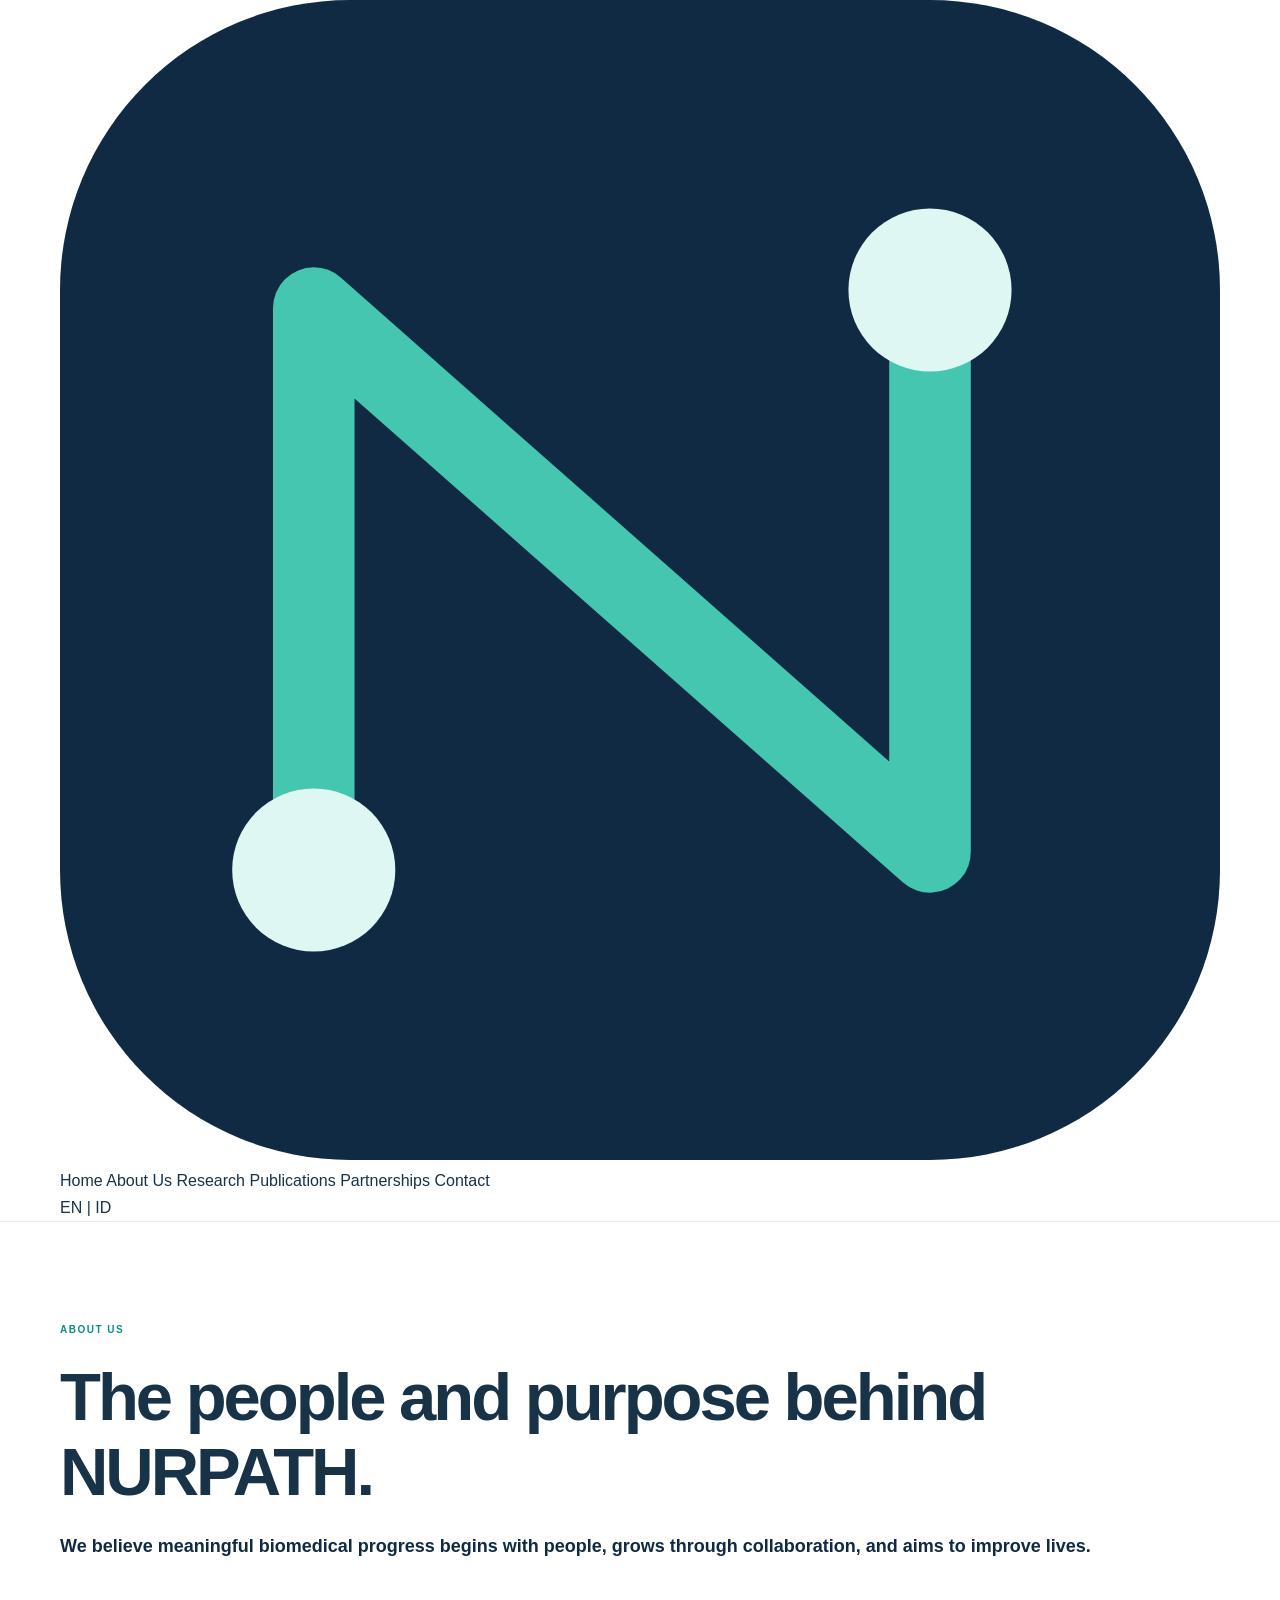
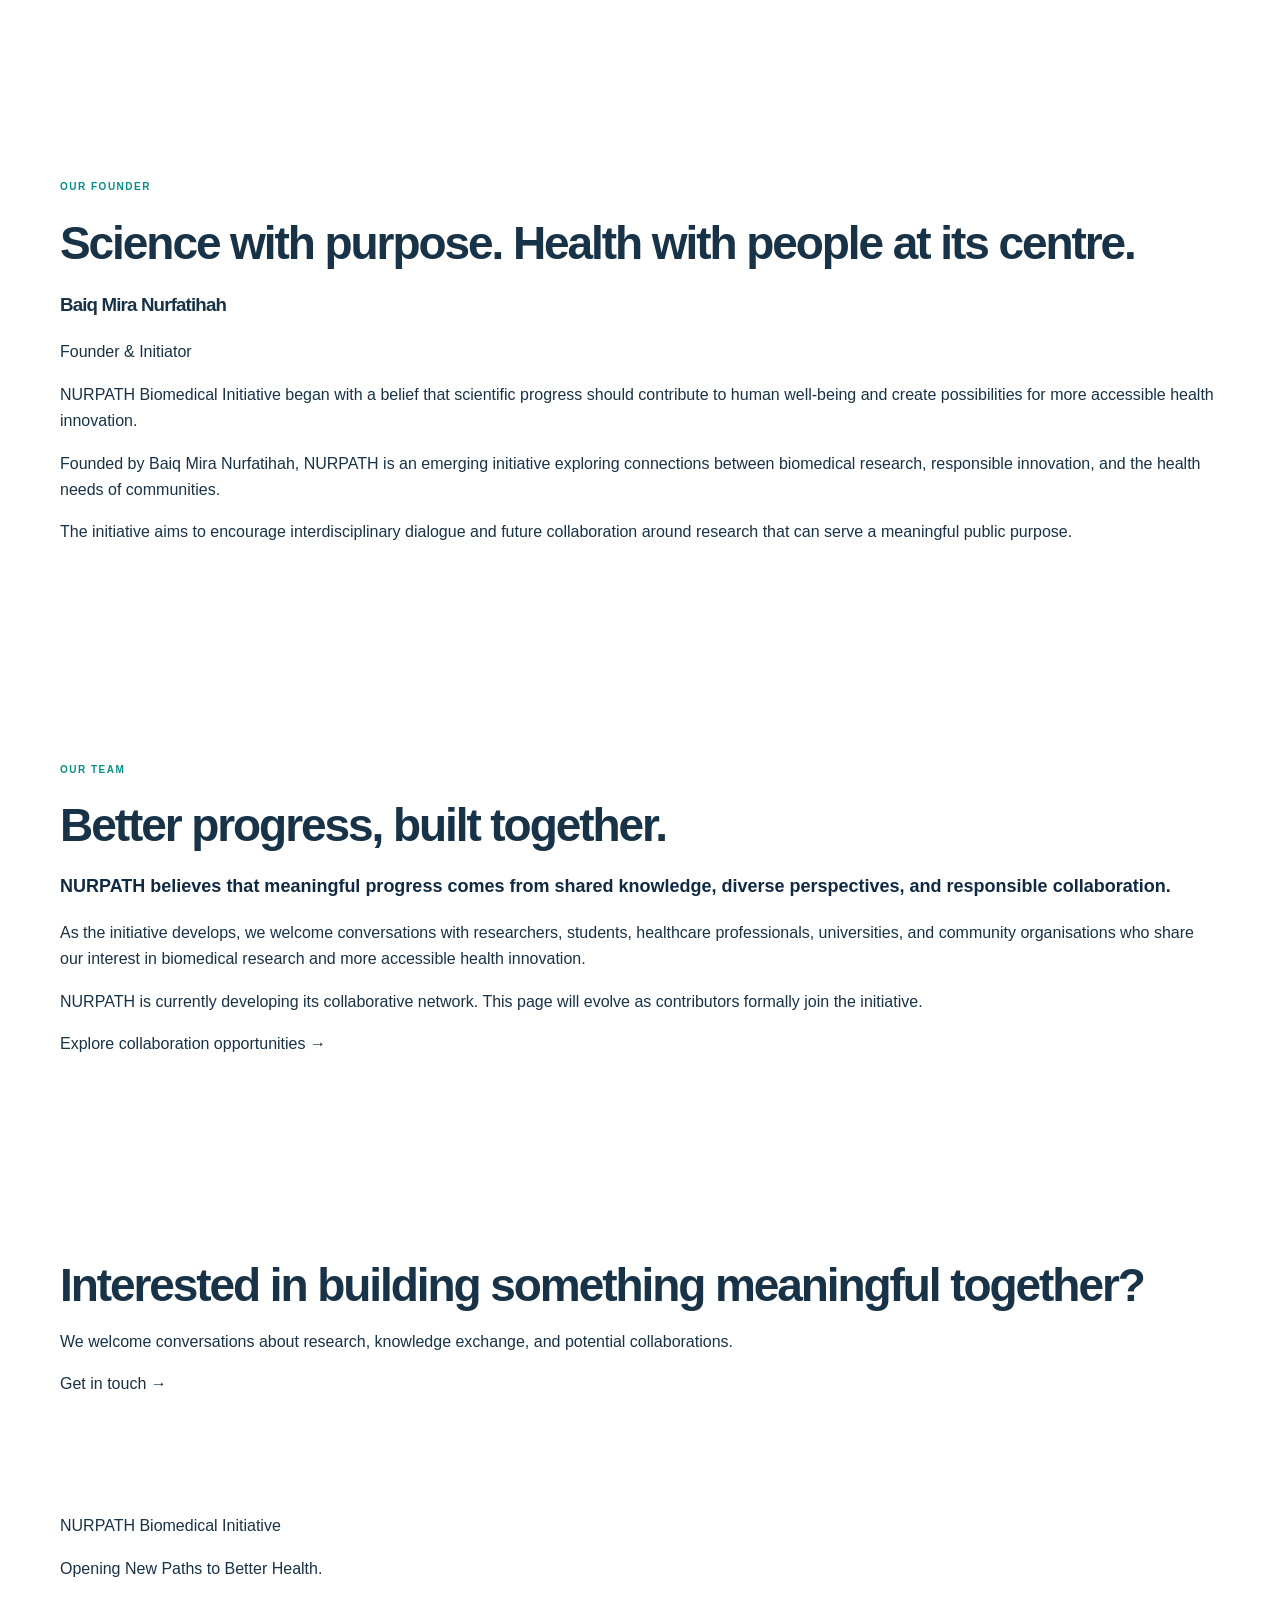
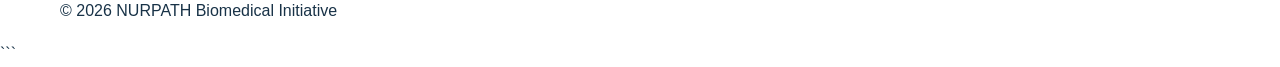
==== about.html @ 53111687 "Fix About page HTML formatting" ====
<!DOCTYPE html>
<html lang="en">
<head>
  <meta charset="UTF-8">
  <meta name="viewport" content="width=device-width, initial-scale=1.0">
  <meta name="description" content="Meet the founder and learn about the people and collaborative vision behind NURPATH Biomedical Initiative.">
  <title>About Us | NURPATH Biomedical Initiative</title>
  <link rel="stylesheet" href="styles.css">
</head>
<body>

  <header class="site-header">
    <div class="container">
      <a href="index.html" class="logo" aria-label="NURPATH Home">
        <img src="assets/nurpath-mark.svg" alt="NURPATH Biomedical Initiative">
      </a>

      <nav aria-label="Main navigation">
        <a href="index.html">Home</a>
        <a href="about.html" aria-current="page">About Us</a>
        <a href="research.html">Research</a>
        <a href="publications.html">Publications</a>
        <a href="partnerships.html">Partnerships</a>
        <a href="contact.html">Contact</a>
      </nav>

      <div class="language-switch">
        <a href="about.html" aria-current="page">EN</a>
        <span aria-hidden="true">|</span>
        <a href="id/about.html">ID</a>
      </div>
    </div>
  </header>

  <main>
    <section class="section-pad">
      <div class="container">
        <p class="eyebrow">ABOUT US</p>
        <h1>The people and purpose behind NURPATH.</h1>
        <p class="large-copy">
          We believe meaningful biomedical progress begins with people,
          grows through collaboration, and aims to improve lives.
        </p>
      </div>
    </section>

    <section class="section-pad">
      <div class="container">
        <p class="eyebrow">OUR FOUNDER</p>
        <h2>Science with purpose. Health with people at its centre.</h2>

        <h3>Baiq Mira Nurfatihah</h3>
        <p>Founder &amp; Initiator</p>

        <p>
          NURPATH Biomedical Initiative began with a belief that scientific
          progress should contribute to human well-being and create
          possibilities for more accessible health innovation.
        </p>

        <p>
          Founded by Baiq Mira Nurfatihah, NURPATH is an emerging initiative
          exploring connections between biomedical research, responsible
          innovation, and the health needs of communities.
        </p>

        <p>
          The initiative aims to encourage interdisciplinary dialogue and
          future collaboration around research that can serve a meaningful
          public purpose.
        </p>
      </div>
    </section>

    <section class="section-pad">
      <div class="container">
        <p class="eyebrow">OUR TEAM</p>
        <h2>Better progress, built together.</h2>

        <p class="large-copy">
          NURPATH believes that meaningful progress comes from shared
          knowledge, diverse perspectives, and responsible collaboration.
        </p>

        <p>
          As the initiative develops, we welcome conversations with
          researchers, students, healthcare professionals, universities,
          and community organisations who share our interest in biomedical
          research and more accessible health innovation.
        </p>

        <p>
          NURPATH is currently developing its collaborative network.
          This page will evolve as contributors formally join the initiative.
        </p>

        <a href="partnerships.html">Explore collaboration opportunities →</a>
      </div>
    </section>

    <section class="section-pad">
      <div class="container">
        <h2>Interested in building something meaningful together?</h2>
        <p>
          We welcome conversations about research, knowledge exchange,
          and potential collaborations.
        </p>
        <a href="contact.html">Get in touch →</a>
      </div>
    </section>
  </main>

  <footer>
    <div class="container">
      <p>NURPATH Biomedical Initiative</p>
      <p>Opening New Paths to Better Health.</p>
      <p>&copy; 2026 NURPATH Biomedical Initiative</p>
    </div>
  </footer>

  <script src="script.js" defer></script>
</body>
</html>
```
---- styles.css ----
:root{--navy:#102a43;--navy-deep:#091e31;--teal:#45c6b0;--ink:#183247;--muted:#607586;--paper:#f6f9fa;--line:#dce6eb;--font-body:"DM Sans",sans-serif;--font-display:"Manrope",sans-serif;--max:1160px}
*{box-sizing:border-box}html{scroll-behavior:smooth;scroll-padding-top:90px}body{margin:0;color:var(--ink);font-family:var(--font-body);line-height:1.65;background:#fff;-webkit-font-smoothing:antialiased}a{color:inherit;text-decoration:none}.container{width:min(var(--max),calc(100% - 48px));margin-inline:auto}.section-pad{padding:100px 0}.skip-link{position:absolute;left:-999px;top:10px;background:white;padding:12px;z-index:100}.skip-link:focus{left:10px}
.site-header{position:sticky;top:0;z-index:50;background:rgba(255,255,255,.95);backdrop-filter:blur(14px);border-bottom:1px solid rgba(220,230,235,.8)}.nav-wrap{height:80px;display:flex;align-items:center;justify-content:space-between}.brand{display:flex;align-items:center;gap:11px}.brand-copy{display:flex;flex-direction:column;line-height:1.1;gap:5px}.brand-copy strong{font-family:var(--font-display);font-size:19px;letter-spacing:.13em;color:var(--navy);font-weight:800}.brand-copy small{font-size:9px;letter-spacing:.15em;font-weight:700;color:#5d7787}.primary-nav{display:flex;align-items:center;gap:21px;font-size:11px;font-weight:700;color:#355367}.primary-nav a:hover,.text-link:hover{color:#008d80}.nav-cta{padding:11px 14px;border-radius:4px;background:var(--navy);color:white!important;white-space:nowrap}.nav-cta span{margin-left:5px;color:var(--teal)}.menu-toggle{display:none;background:none;border:0}
.hero{position:relative;overflow:hidden;background:linear-gradient(115deg,#0a2034,#102a43 52%,#143d55);color:#fff;padding:65px 0 24px}.hero-grid{position:absolute;inset:0;opacity:.13;background-image:linear-gradient(rgba(255,255,255,.1) 1px,transparent 1px),linear-gradient(90deg,rgba(255,255,255,.1) 1px,transparent 1px);background-size:54px 54px}.hero-layout{display:grid;grid-template-columns:1.05fr .95fr;align-items:center;gap:30px;position:relative;z-index:1;min-height:440px}.eyebrow{margin:0 0 20px;text-transform:uppercase;letter-spacing:.15em;font-size:10px;font-weight:700;color:#078f87;display:flex;align-items:center;gap:10px}.hero .eyebrow{color:#7fe1d3}.eyebrow-dot{width:7px;height:7px;border-radius:50%;background:var(--teal);box-shadow:0 0 0 5px #45c6b01f}h1,h2,h3,h4{font-family:var(--font-display);letter-spacing:-.045em}h1{font-size:clamp(42px,5.3vw,67px);line-height:1.12;margin:0 0 22px;font-weight:700}h1 span,h2 span{color:var(--teal)}h2{font-size:clamp(32px,3.8vw,46px);line-height:1.2;margin:0}.hero-lede{max-width:550px;font-size:16px;color:#c4d4df;line-height:1.85;margin-bottom:27px}.hero-actions{display:flex;align-items:center;gap:12px;flex-wrap:wrap}.button{display:inline-flex;align-items:center;gap:18px;padding:13px 17px;font-size:11px;font-weight:700;border-radius:4px;transition:transform .2s}.button:hover{transform:translateY(-2px)}.button-primary{background:var(--teal);color:#092b3a}.button-quiet{color:#fff;border:1px solid #ffffff40}.hero-note{display:flex;align-items:center;gap:12px;color:#9bb3c2;font-size:10px;margin-top:35px}.note-line{width:32px;height:1px;background:var(--teal)}.hero-art{height:420px;position:relative;display:grid;place-items:center}.orbit{position:absolute;border:1px solid #75d3cb33;border-radius:50%;transform:rotate(-27deg)}.orbit-one{width:360px;height:235px}.orbit-two{width:305px;height:380px;transform:rotate(39deg)}.orbit-three{width:250px;height:250px;border-style:dashed}.art-core{width:120px;height:120px;border-radius:50%;position:relative;display:grid;place-items:center;background:radial-gradient(circle at 40% 35%,#6ce1d1,#30b7ad 24%,#147f88 60%,#164d6b);box-shadow:0 0 0 16px #45c6b00f,0 0 65px #45c6b038;z-index:2}.core-glow{position:absolute;width:180px;height:180px;border-radius:50%;border:1px solid #45c6b042}.core-n{font-family:var(--font-display);font-size:52px;font-weight:800;color:#f2fffd}.art-lines{position:absolute;width:100%;height:100%;fill:none;stroke:#6fe0d38c;stroke-width:1.3}.node{position:absolute;width:10px;height:10px;border-radius:50%;background:#a3f1e6;box-shadow:0 0 0 6px #45c6b01f;z-index:3}.node-a{top:68px;left:49%}.node-b{top:105px;right:12%}.node-c{bottom:78px;right:22%}.node-d{bottom:63px;left:17%}.node-e{top:47%;left:6%}.art-label{position:absolute;font-size:9px;letter-spacing:.2em;font-weight:700;color:#9bcfcf}.label-top{top:37px;right:3%}.label-bottom{bottom:32px;left:1%}.hero-bottom{position:relative;display:flex;align-items:center;gap:18px;color:#91a9b8;font-size:9px;letter-spacing:.18em;font-weight:700;margin-top:20px}.hero-bottom-rule{height:1px;background:#ffffff26;flex:1}
.split-grid{display:grid;grid-template-columns:1fr 1fr;gap:85px}.about{background:white}.body-copy{padding-top:25px}.large-copy{font-family:var(--font-display);font-size:18px;line-height:1.7;color:var(--navy);font-weight:600}.body-copy>p:not(.large-copy),.contact-copy>p:first-child{font-size:13px;color:var(--muted);line-height:1.95}.text-link{display:inline-flex;gap:14px;align-items:center;color:var(--navy);font-weight:700;font-size:11px;margin-top:8px}.values-strip{display:grid;grid-template-columns:repeat(4,1fr);margin-top:65px;border-top:1px solid var(--line);border-bottom:1px solid var(--line)}.values-strip div{padding:20px 18px;border-right:1px solid var(--line);display:flex;flex-direction:column;gap:7px}.values-strip div:first-child{padding-left:0}.values-strip div:last-child{border:0}.values-strip strong{font-size:10px;color:#14988b;letter-spacing:.1em}.values-strip span{font-size:12px;font-weight:700;color:var(--navy)}
.research{background:var(--paper)}.section-heading{display:flex;justify-content:space-between;align-items:end;gap:45px;margin-bottom:40px}.section-intro{max-width:350px;color:var(--muted);font-size:12px;line-height:1.9;margin:0 0 4px}.project-feature{display:grid;grid-template-columns:1.1fr .9fr;background:#fff;border:1px solid #e3ecef;border-radius:7px;overflow:hidden}.project-copy{padding:38px 42px}.card-kicker{display:flex;align-items:center;gap:9px;font-size:9px;font-weight:700;text-transform:uppercase;letter-spacing:.12em;color:#168f88;margin:0 0 20px}.status-dot{width:7px;height:7px;border-radius:50%;background:var(--teal)}.project-copy h3{font-size:29px;line-height:1.2;color:var(--navy);margin:0 0 16px}.project-copy p:not(.card-kicker){font-size:12px;line-height:1.9;color:var(--muted)}.tag-row{display:flex;gap:8px;flex-wrap:wrap;margin:22px 0}.tag-row span{font-size:9px;color:#366273;background:#edf7f6;border-radius:3px;padding:7px 9px;font-weight:700}.project-status{display:flex;align-items:center;gap:10px;flex-wrap:wrap;font-size:10px;color:#718491}.status-pill{padding:5px 8px;background:#fff4df;color:#8b641d;border-radius:3px;font-weight:700}.project-visual{position:relative;overflow:hidden;display:grid;place-items:center;background:radial-gradient(circle at 50% 50%,#1b5d72,#10344d 43%,#0a2034);min-height:350px}.project-visual:before,.project-visual:after{content:"";position:absolute;width:1px;height:120%;background:#7bd8cd26;transform:rotate(45deg)}.project-visual:after{transform:rotate(-45deg)}.scan-ring{position:absolute;border:1px solid #71dfd240;border-radius:50%}.ring-1{width:125px;height:125px}.ring-2{width:200px;height:200px}.ring-3{width:275px;height:275px;border-style:dashed}.scan-center{width:78px;height:78px;display:grid;place-items:center;border-radius:50%;background:#45c6b021;border:1px solid #78ebdcaa;z-index:2}.scan-center svg{width:48px;fill:none;stroke:#83e9d9;stroke-width:2.2;stroke-linecap:round}.scan-label{position:absolute;color:#8be4d8;font-size:9px;letter-spacing:.2em;font-weight:700}.scan-label-a{top:24%;left:13%}.scan-label-b{bottom:21%;right:12%}.research-disclaimer{font-size:10px;line-height:1.85;color:#6b7f8c;margin:16px 0 35px}.research-disclaimer strong{color:#3b596a}.three-cards{display:grid;grid-template-columns:repeat(3,1fr);gap:20px}.info-card{background:white;border:1px solid #e3ecef;padding:25px;border-radius:5px}.card-letter{font-size:10px;color:#159a8d;font-weight:800;letter-spacing:.12em}.info-card h4{font-size:17px;color:var(--navy);margin:14px 0 8px}.info-card p{font-size:11px;line-height:1.9;color:var(--muted);min-height:62px}.card-status{display:inline-block;margin-top:6px;font-size:9px;text-transform:uppercase;letter-spacing:.1em;color:#168f88;font-weight:700}
.team{background:white}.team-notice{margin-top:40px;display:grid;grid-template-columns:130px 1fr;gap:35px;align-items:center;padding:40px;background:#f4f9fa;border:1px solid #e0ebee;border-radius:6px}.team-symbol{height:115px;position:relative;display:grid;place-items:center}.team-symbol:before{content:"";width:70px;height:70px;border:1px solid #45c6b0;border-radius:50%;box-shadow:0 0 0 14px #45c6b014,0 0 0 28px #45c6b00b}.team-symbol span{position:absolute;width:10px;height:10px;border-radius:50%;background:var(--teal)}.team-symbol span:nth-child(1){top:10px;left:50%}.team-symbol span:nth-child(2){bottom:13px;left:18%}.team-symbol span:nth-child(3){bottom:13px;right:18%}.notice-kicker{font-size:9px;letter-spacing:.15em;text-transform:uppercase;color:#168f88;font-weight:700;margin:0 0 9px}.team-notice h3{font-size:25px;color:var(--navy);margin:0 0 10px}.team-notice p:not(.notice-kicker){font-size:12px;line-height:1.9;color:var(--muted);max-width:650px}.section-footnote{font-size:10px;color:#8495a0;margin:16px 0 0}
.publications{background:#f7fafb}.empty-state{display:flex;align-items:flex-start;gap:15px;padding:20px;border:1px solid #dce8ec;background:white;border-radius:5px;margin:25px 0 15px}.empty-icon{width:33px;height:33px;border-radius:50%;display:grid;place-items:center;background:#e2f7f2;color:#078f87;flex-shrink:0}.empty-state strong{font-size:12px;color:var(--navy)}.empty-state p{font-size:11px;color:var(--muted);margin:5px 0 0}.small-note{font-size:10px;color:#8294a0;line-height:1.8}
.partnerships{background:white;padding-top:90px}.partnership-panel{display:grid;grid-template-columns:1.1fr .9fr;gap:75px;padding:55px 60px;background:var(--navy);border-radius:7px;color:white;position:relative;overflow:hidden}.partnership-panel:after{content:"";position:absolute;width:400px;height:400px;border:1px solid #45c6b01c;border-radius:50%;right:-170px;top:-230px;box-shadow:0 0 0 50px #45c6b009,0 0 0 100px #45c6b008}.partnership-panel>div{position:relative;z-index:1}.partnership-panel .eyebrow{color:var(--teal)}.partnership-panel h2{font-size:38px}.partnership-panel>div:first-child>p:not(.eyebrow){font-size:12px;color:#b7cbd7;line-height:1.95;margin:20px 0 25px}.button-light{background:white;color:var(--navy)}.partner-list{border-left:1px solid #ffffff2b;padding-left:30px}.partner-list>p:first-child{font-size:9px;letter-spacing:.15em;color:#7fe1d3;font-weight:700;margin:8px 0 15px}.partner-list ul{padding:0;margin:0;list-style:none}.partner-list li{font-size:11px;color:#d2e0e7;padding:10px 0;border-bottom:1px solid #ffffff19}.partner-list li:before{content:"↗";color:var(--teal);margin-right:10px}.light-note{color:#94acbb;margin-top:16px}
.approach{background:#fff}.side-intro{font-size:12px;color:var(--muted);line-height:1.9;max-width:330px;margin-top:22px}.principle-list{border-top:1px solid var(--line)}.principle-list article{display:grid;grid-template-columns:44px 1fr;gap:16px;padding:21px 0;border-bottom:1px solid var(--line)}.principle-icon{width:34px;height:34px;display:grid;place-items:center;border:1px solid #cfe8e4;color:#168f88;border-radius:50%;font-size:9px;font-weight:700}.principle-list h3{font-size:16px;letter-spacing:-.02em;margin:2px 0 7px;color:var(--navy)}.principle-list p{font-size:11px;line-height:1.85;color:var(--muted);margin:0}
.contact{background:#f5f9fa}.contact-layout{display:grid;grid-template-columns:1fr 1fr;gap:85px}.contact-copy{padding-top:24px}.contact-placeholder{display:flex;gap:15px;align-items:flex-start;padding:21px;border:1px solid #dce8ec;border-radius:5px;background:#fff;margin-top:23px}.contact-icon{width:33px;height:33px;display:grid;place-items:center;background:#e2f7f2;border-radius:50%;color:#078f87;flex-shrink:0}.contact-placeholder strong{font-family:var(--font-display);font-size:12px;color:var(--navy)}.contact-placeholder p{font-size:10px;color:var(--muted);line-height:1.8;margin:6px 0 0}
.site-footer{background:#091e31;color:white;padding:32px 0 0}.footer-main{display:flex;align-items:center;justify-content:space-between;padding-bottom:25px}.footer-brand .brand-copy strong{color:white}.footer-brand .brand-copy small{color:#91a9b8}.footer-main>p{font-size:11px;color:#a5bac7;margin:0}.back-top{font-size:10px;color:#a5bac7}.footer-bottom{border-top:1px solid #ffffff1f;padding:16px 0;display:flex;justify-content:space-between;gap:20px;color:#7992a2;font-size:9px}
@media(max-width:1000px){.primary-nav{gap:12px;font-size:10px}.hero-layout{grid-template-columns:1fr .8fr}.hero-art{transform:scale(.86);margin-inline:-30px}.split-grid{gap:50px}.partnership-panel{gap:40px;padding:45px}.project-copy{padding:32px}}
@media(max-width:760px){.container{width:calc(100% - 36px)}.section-pad{padding:72px 0}.nav-wrap{height:72px}.menu-toggle{display:flex;flex-direction:column;gap:5px;padding:10px;cursor:pointer}.menu-toggle span{display:block;width:22px;height:2px;background:var(--navy)}.primary-nav{display:none;position:absolute;top:72px;left:0;right:0;background:#fff;padding:20px 24px 24px;border-bottom:1px solid var(--line);box-shadow:0 15px 25px #102a4314;flex-direction:column;align-items:stretch;gap:15px;font-size:12px}.primary-nav.open{display:flex}.nav-cta{text-align:center}.hero{padding-top:48px}.hero-layout{grid-template-columns:1fr;gap:0}.hero-art{height:310px;transform:scale(.8);margin:-10px -45px -10px}.hero-note{margin-top:27px}.hero-bottom{font-size:7px;gap:9px}.hero-bottom span:first-child{white-space:nowrap}.split-grid,.contact-layout{grid-template-columns:1fr;gap:24px}.body-copy,.contact-copy{padding-top:0}h2{font-size:35px}.values-strip{grid-template-columns:1fr 1fr;margin-top:42px}.values-strip div{padding:15px;border-bottom:1px solid var(--line)}.values-strip div:first-child{padding-left:15px}.values-strip div:nth-child(2){border-right:0}.values-strip div:nth-child(3){border-bottom:0;padding-left:15px}.values-strip div:nth-child(4){border-bottom:0;border-right:0}.section-heading{display:block}.section-intro{margin-top:20px}.project-feature{grid-template-columns:1fr}.project-copy{padding:29px 24px}.project-copy h3{font-size:26px}.project-visual{min-height:260px}.three-cards{grid-template-columns:1fr;gap:12px}.info-card p{min-height:0}.team-notice{grid-template-columns:1fr;padding:28px 24px;gap:15px}.team-symbol{height:90px;width:100px}.team-notice h3{font-size:22px}.partnership-panel{grid-template-columns:1fr;gap:28px;padding:34px 25px}.partnership-panel h2{font-size:34px}.partner-list{border-left:0;border-top:1px solid #ffffff2b;padding:22px 0 0}.principle-list article{padding:18px 0}.footer-main{align-items:flex-start;flex-wrap:wrap;gap:17px}.footer-main>p{order:3;width:100%}.footer-bottom{flex-direction:column;gap:4px}.brand-copy strong{font-size:17px}}
@media(prefers-reduced-motion:reduce){html{scroll-behavior:auto}*,*::before,*::after{transition:none!important}}


/* Founder profile */
.founder{background:#fff}
.founder-layout{display:grid;grid-template-columns:.78fr 1.22fr;gap:86px;align-items:center}
.founder-visual{position:relative;min-height:390px;overflow:hidden;display:grid;place-items:center;background:linear-gradient(145deg,#102a43,#174a61);border-radius:7px;color:#fff}
.founder-visual:before{content:"";position:absolute;inset:0;opacity:.16;background-image:linear-gradient(#ffffff22 1px,transparent 1px),linear-gradient(90deg,#ffffff22 1px,transparent 1px);background-size:34px 34px}
.founder-monogram{position:relative;z-index:2;width:158px;height:158px;border-radius:50%;display:grid;place-items:center;font-family:var(--font-display);font-size:43px;font-weight:800;letter-spacing:-.07em;color:#eafffb;background:radial-gradient(circle at 35% 30%,#3fbaae,#176b7c 64%,#123a55);border:1px solid #9be8dc88;box-shadow:0 0 0 18px #45c6b00d,0 0 0 38px #45c6b008}
.founder-orbit{position:absolute;width:260px;height:260px;border:1px solid #6fd8cb55;border-radius:50%}
.founder-orbit-a{transform:scaleX(1.5) rotate(35deg)}
.founder-orbit-b{width:320px;height:180px;transform:rotate(-34deg);border-style:dashed}
.founder-dot{position:absolute;width:10px;height:10px;border-radius:50%;background:#9bf0e2;box-shadow:0 0 0 6px #45c6b01d}
.founder-dot-a{top:22%;right:22%}.founder-dot-b{bottom:25%;left:18%}
.founder-visual-caption{position:absolute;bottom:22px;left:24px;color:#a9d4d5;font-size:9px;font-weight:700;letter-spacing:.18em}
.founder-copy{padding:15px 0}
.founder-label{font-size:9px;letter-spacing:.17em;color:#168f88;font-weight:800;margin:-5px 0 10px}
.founder-copy h2{font-size:clamp(37px,4.2vw,52px);margin-bottom:20px;color:var(--navy)}
.founder-copy h2 span{color:#168f88}
.founder-statement{font-family:var(--font-display);font-size:17px;font-weight:600;line-height:1.65;color:var(--navy);border-left:3px solid var(--teal);padding-left:18px;margin:0 0 22px}
.founder-copy>p:not(.eyebrow):not(.founder-label):not(.founder-statement):not(.founder-note){font-size:12px;line-height:1.95;color:var(--muted)}
.founder-focus{margin-top:23px;padding:18px 0;border-top:1px solid var(--line);border-bottom:1px solid var(--line)}
.founder-focus>span{font-size:9px;letter-spacing:.16em;color:#168f88;font-weight:800}
.founder-focus div{display:flex;flex-wrap:wrap;gap:8px;margin-top:12px}
.founder-focus b{font-size:10px;background:#edf7f6;color:#315c6c;border-radius:3px;padding:7px 9px}
.founder-note{font-size:10px;line-height:1.8;color:#83939d;margin:14px 0 0}
@media(max-width:1000px){.founder-layout{gap:48px}}
@media(max-width:760px){.founder-layout{grid-template-columns:1fr;gap:28px}.founder-visual{min-height:300px}.founder-monogram{width:135px;height:135px;font-size:37px}.founder-copy{padding:0}.founder-copy h2{font-size:39px}}


/* Founder commitment — spacing and mobile layout */
.founder-focus {
  display: flex;
  flex-wrap: wrap;
  align-items: center;
  gap: 10px 12px;
  margin-top: 26px;
  padding: 22px 0;
}

.founder-focus > span {
  flex: 0 0 100%;
  display: block;
  margin-bottom: 2px;
}

.founder-focus > b {
  display: inline-flex;
  align-items: center;
  padding: 9px 12px;
  border-radius: 4px;
  background: #edf7f6;
  color: #28566a;
  font-size: 11px;
  line-height: 1.5;
  font-weight: 700;
}

@media (max-width: 760px) {
  .founder-focus {
    gap: 9px;
    margin-top: 22px;
    padding: 20px 0;
  }

  .founder-focus > b {
    max-width: 100%;
    white-space: normal;
  }
}
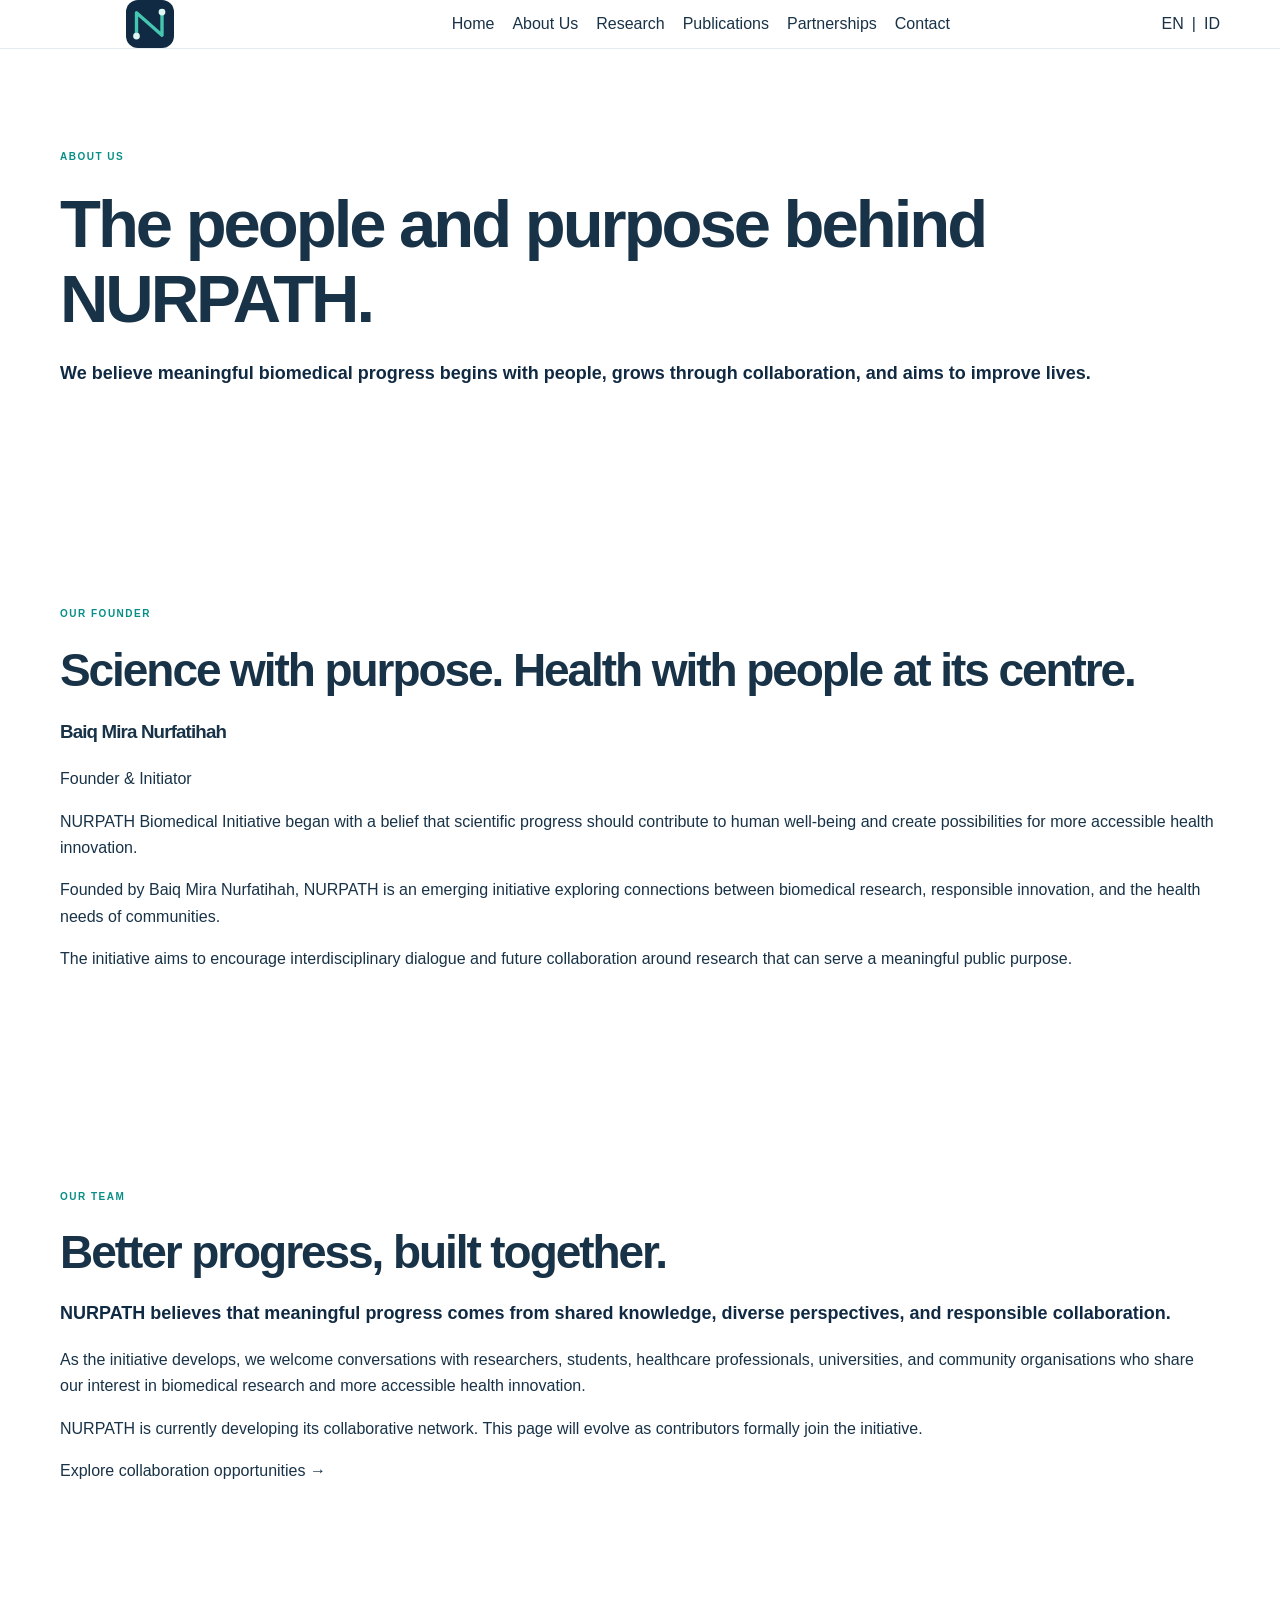
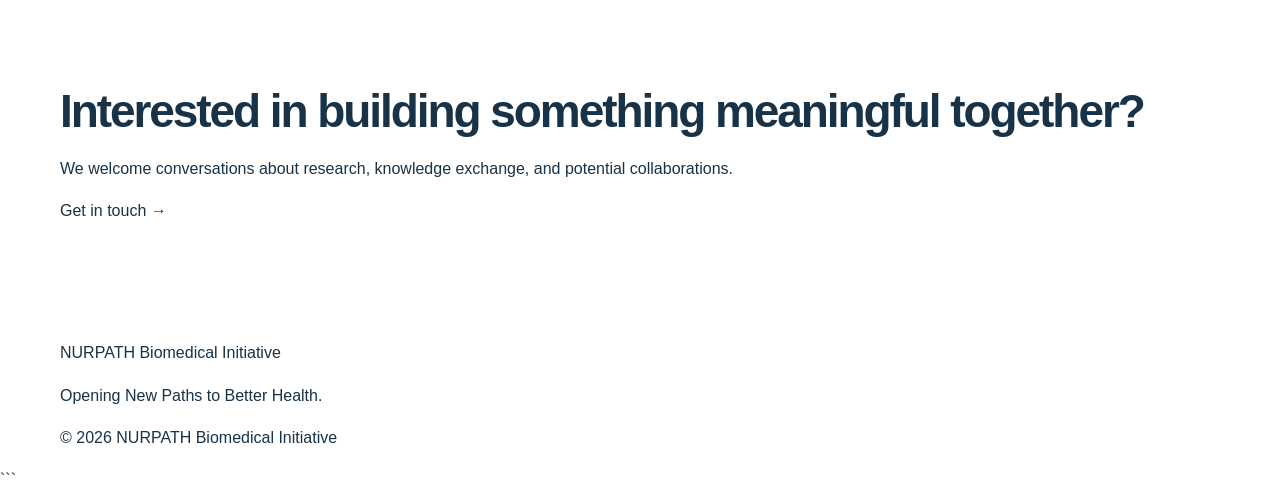
==== commit 203da932: "Fix About page logo sizing." ====
--- a/about.html
+++ b/about.html
@@ -6,6 +6,71 @@
   <meta name="description" content="Meet the founder and learn about the people and collaborative vision behind NURPATH Biomedical Initiative.">
   <title>About Us | NURPATH Biomedical Initiative</title>
   <link rel="stylesheet" href="styles.css">
+  <style>
+  .site-header {
+    position: relative;
+    width: 100%;
+  }
+
+  .site-header .container {
+    display: flex;
+    align-items: center;
+    justify-content: space-between;
+    gap: 24px;
+  }
+
+  .site-header a.logo {
+    display: inline-flex;
+    align-items: center;
+    flex: 0 0 auto;
+    width: 180px;
+    max-width: 180px;
+  }
+
+  .site-header a.logo img {
+    display: block;
+    width: 100%;
+    max-width: 180px;
+    height: 48px;
+    object-fit: contain;
+  }
+
+  .site-header nav {
+    display: flex;
+    align-items: center;
+    flex-wrap: wrap;
+    gap: 18px;
+  }
+
+  .site-header .language-switch {
+    display: flex;
+    align-items: center;
+    gap: 8px;
+    flex: 0 0 auto;
+  }
+
+  @media (max-width: 760px) {
+    .site-header .container {
+      flex-wrap: wrap;
+      gap: 16px;
+    }
+
+    .site-header a.logo {
+      width: 140px;
+      max-width: 140px;
+    }
+
+    .site-header a.logo img {
+      max-width: 140px;
+      height: 40px;
+    }
+
+    .site-header nav {
+      width: 100%;
+      gap: 12px;
+    }
+  }
+</style>
 </head>
 <body>
 
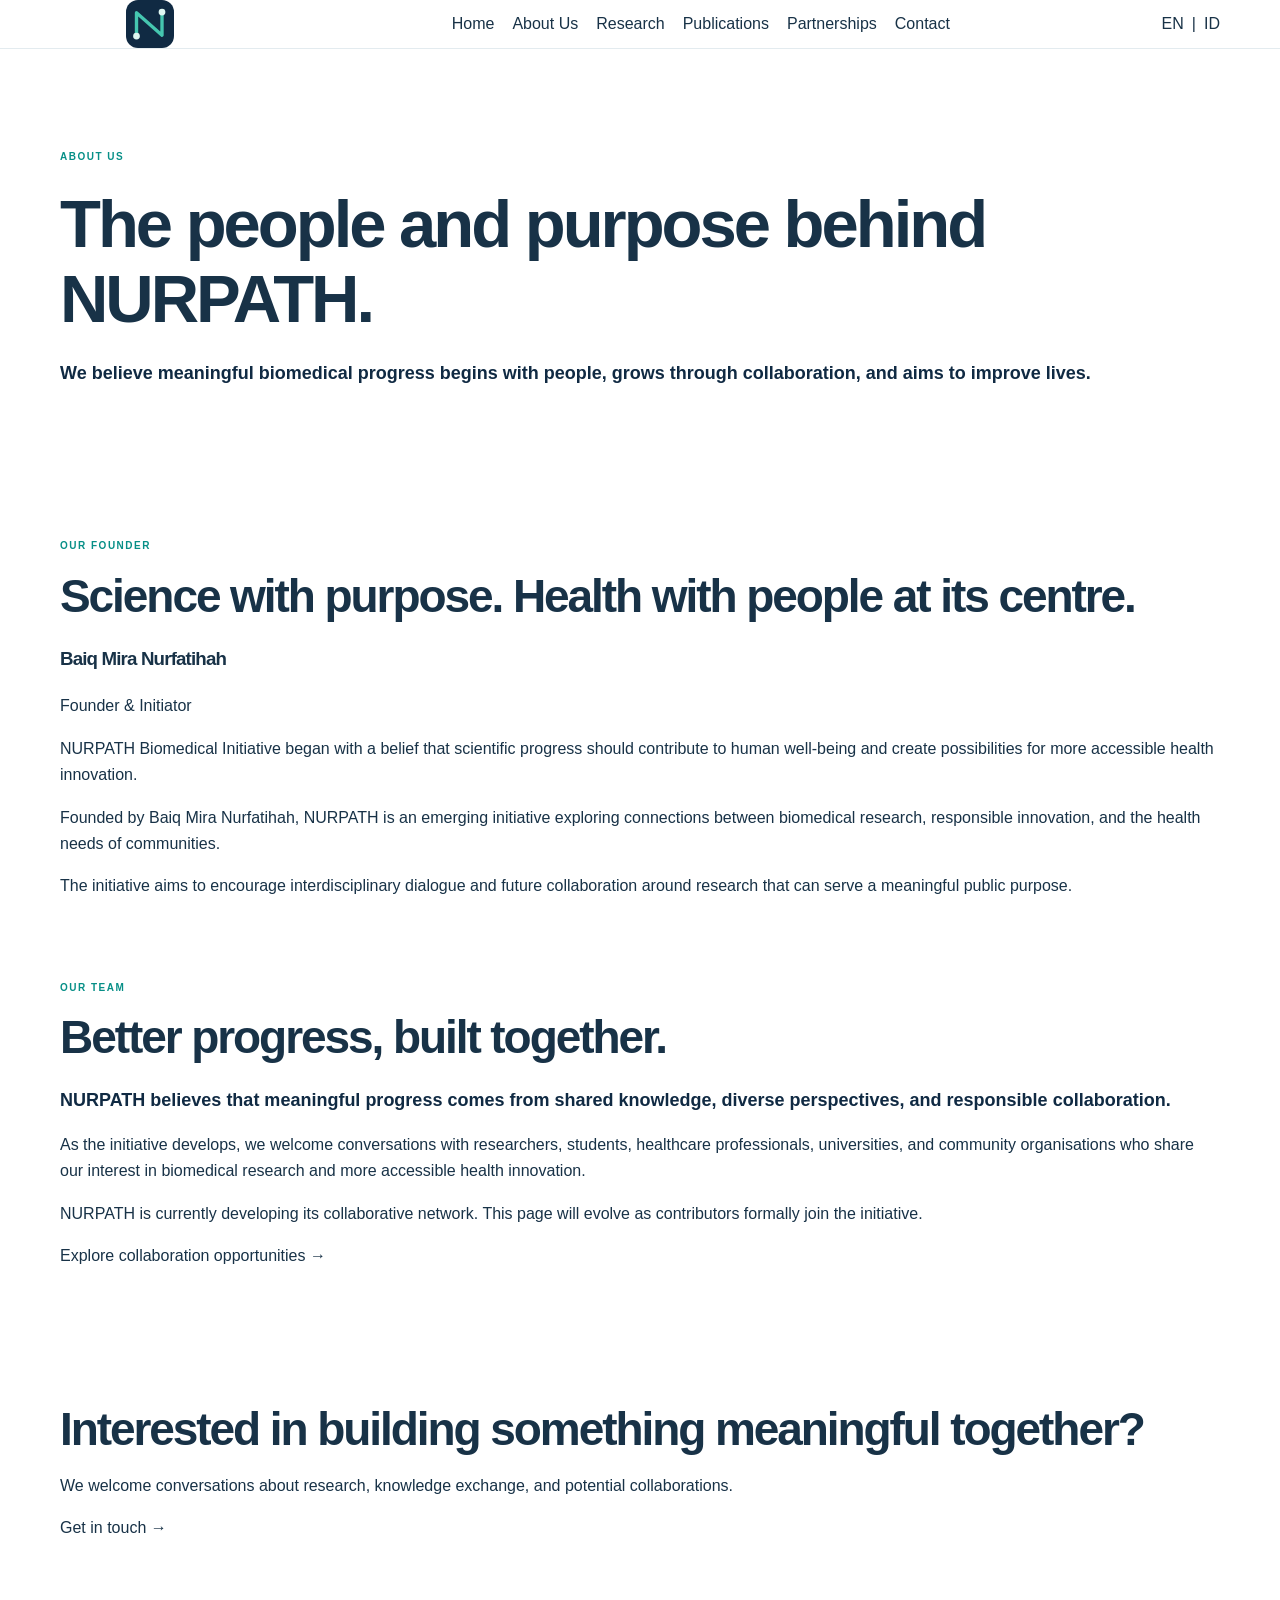
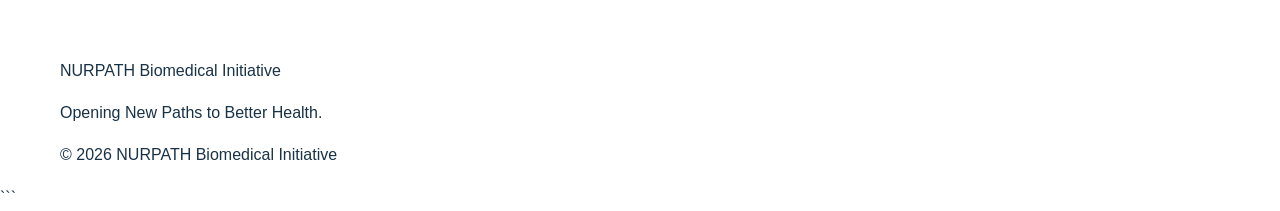
==== commit 8682153c: "Update about.html" ====
--- a/about.html
+++ b/about.html
@@ -76,9 +76,14 @@
 
   <header class="site-header">
     <div class="container">
-      <a href="index.html" class="logo" aria-label="NURPATH Home">
-        <img src="assets/nurpath-mark.svg" alt="NURPATH Biomedical Initiative">
-      </a>
+      <a href="index.html"
+   class="logo"
+   aria-label="NURPATH Home"
+   style="display:inline-flex;width:180px;max-width:180px;flex-shrink:0;">
+  <img src="assets/nurpath-mark.svg"
+       alt="NURPATH Biomedical Initiative"
+       style="display:block;width:180px;max-width:100%;height:48px;object-fit:contain;">
+</a>
 
       <nav aria-label="Main navigation">
         <a href="index.html">Home</a>
@@ -109,7 +114,7 @@
       </div>
     </section>
 
-    <section class="section-pad">
+    <section class="section-pad about-detail-section">
       <div class="container">
         <p class="eyebrow">OUR FOUNDER</p>
         <h2>Science with purpose. Health with people at its centre.</h2>
@@ -137,7 +142,7 @@
       </div>
     </section>
 
-    <section class="section-pad">
+    <section class="section-pad about-detail-section">
       <div class="container">
         <p class="eyebrow">OUR TEAM</p>
         <h2>Better progress, built together.</h2>
@@ -163,7 +168,7 @@
       </div>
     </section>
 
-    <section class="section-pad">
+    <section class="section-pad about-cta-section">
       <div class="container">
         <h2>Interested in building something meaningful together?</h2>
         <p>
--- a/styles.css
+++ b/styles.css
@@ -82,3 +82,28 @@
     white-space: normal;
   }
 }
+/* About Us: balanced section spacing */
+.about-detail-section {
+  padding-top: 32px;
+  padding-bottom: 32px;
+}
+
+.about-detail-section h2 {
+  margin-top: 12px;
+  margin-bottom: 20px;
+}
+
+.about-detail-section p {
+  margin-bottom: 16px;
+}
+
+.about-detail-section .eyebrow {
+  margin-bottom: 14px;
+}
+
+@media (max-width: 760px) {
+  .about-detail-section {
+    padding-top: 28px;
+    padding-bottom: 28px;
+  }
+}
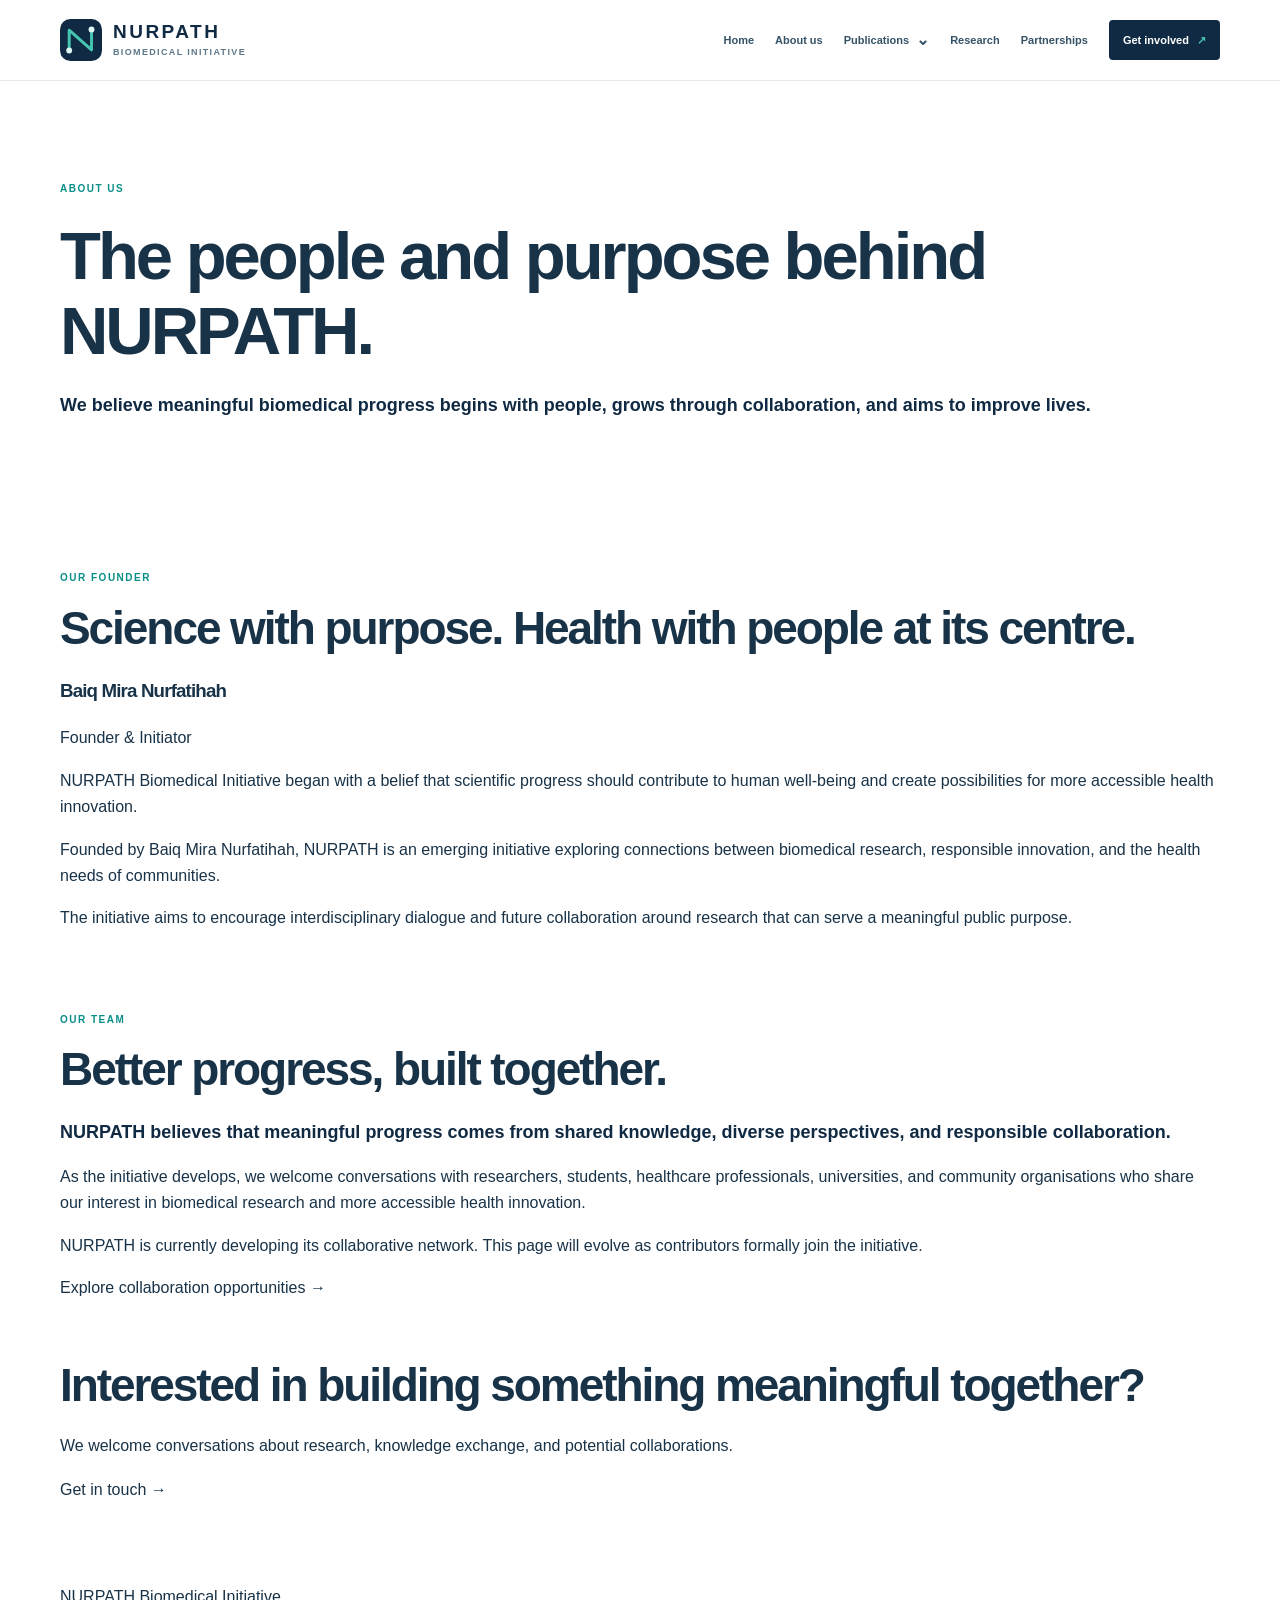
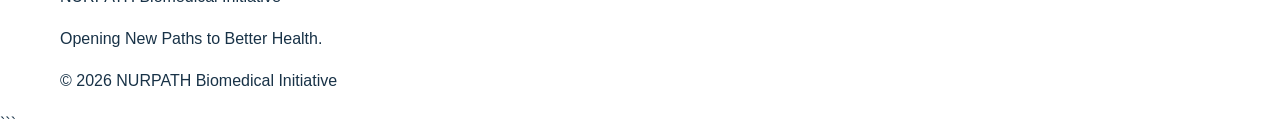
==== commit 9f22748d: "Update about.html" ====
--- a/about.html
+++ b/about.html
@@ -6,101 +6,66 @@
   <meta name="description" content="Meet the founder and learn about the people and collaborative vision behind NURPATH Biomedical Initiative.">
   <title>About Us | NURPATH Biomedical Initiative</title>
   <link rel="stylesheet" href="styles.css">
-  <style>
-  .site-header {
-    position: relative;
-    width: 100%;
-  }
-
-  .site-header .container {
-    display: flex;
-    align-items: center;
-    justify-content: space-between;
-    gap: 24px;
-  }
-
-  .site-header a.logo {
-    display: inline-flex;
-    align-items: center;
-    flex: 0 0 auto;
-    width: 180px;
-    max-width: 180px;
-  }
-
-  .site-header a.logo img {
-    display: block;
-    width: 100%;
-    max-width: 180px;
-    height: 48px;
-    object-fit: contain;
-  }
-
-  .site-header nav {
-    display: flex;
-    align-items: center;
-    flex-wrap: wrap;
-    gap: 18px;
-  }
-
-  .site-header .language-switch {
-    display: flex;
-    align-items: center;
-    gap: 8px;
-    flex: 0 0 auto;
-  }
-
-  @media (max-width: 760px) {
-    .site-header .container {
-      flex-wrap: wrap;
-      gap: 16px;
-    }
-
-    .site-header a.logo {
-      width: 140px;
-      max-width: 140px;
-    }
-
-    .site-header a.logo img {
-      max-width: 140px;
-      height: 40px;
-    }
-
-    .site-header nav {
-      width: 100%;
-      gap: 12px;
-    }
-  }
-</style>
 </head>
 <body>
 
-  <header class="site-header">
-    <div class="container">
-      <a href="index.html"
-   class="logo"
-   aria-label="NURPATH Home"
-   style="display:inline-flex;width:180px;max-width:180px;flex-shrink:0;">
-  <img src="assets/nurpath-mark.svg"
-       alt="NURPATH Biomedical Initiative"
-       style="display:block;width:180px;max-width:100%;height:48px;object-fit:contain;">
-</a>
+  
+<header class="site-header">
+  <div class="container nav-wrap">
 
-      <nav aria-label="Main navigation">
-        <a href="index.html">Home</a>
-        <a href="about.html" aria-current="page">About Us</a>
-        <a href="research.html">Research</a>
-        <a href="publications.html">Publications</a>
-        <a href="partnerships.html">Partnerships</a>
-        <a href="contact.html">Contact</a>
-      </nav>
+    <a class="brand" href="index.html" aria-label="NURPATH home">
+      <img src="assets/nurpath-mark.svg" alt="" width="42" height="42">
+      <span class="brand-copy">
+        <strong>NURPATH</strong>
+        <small>BIOMEDICAL INITIATIVE</small>
+      </span>
+    </a>
 
-      <div class="language-switch">
-        <a href="about.html" aria-current="page">EN</a>
-        <span aria-hidden="true">|</span>
-        <a href="id/about.html">ID</a>
+    <button
+      class="menu-toggle"
+      type="button"
+      aria-label="Open navigation menu"
+      aria-expanded="false"
+      aria-controls="primary-nav">
+      <span></span>
+      <span></span>
+      <span></span>
+    </button>
+
+    <nav id="primary-nav" class="primary-nav" aria-label="Main navigation">
+      <a href="index.html">Home</a>
+      <a href="about.html" aria-current="page">About us</a>
+
+      <div class="publication-dropdown">
+        <button
+          class="dropdown-toggle"
+          type="button"
+          aria-expanded="false"
+          aria-controls="publication-menu">
+          Publications
+          <span class="dropdown-arrow" aria-hidden="true">⌄</span>
+        </button>
+
+        <div class="dropdown-menu" id="publication-menu">
+          <a href="publications.html#journals">Journals</a>
+          <a href="publications.html#articles">Articles</a>
+          <a href="publications.html#conferences">Conference proceedings</a>
+          <a href="publications.html#preprints">Preprints</a>
+          <a href="publications.html#reports">Research reports</a>
+        </div>
       </div>
-    </div>
-  </header>
+
+      <a href="research.html">Research</a>
+      <a href="partnerships.html">Partnerships</a>
+
+      <a class="nav-cta" href="contact.html">
+        Get involved <span aria-hidden="true">↗</span>
+      </a>
+    </nav>
+
+  </div>
+</header>
+
 
   <main>
     <section class="section-pad">
--- a/styles.css
+++ b/styles.css
@@ -107,3 +107,224 @@
     padding-bottom: 28px;
   }
 }
+/* About Us: compact collaboration call-to-action */
+.about-cta-section {
+  padding-top: 24px;
+  padding-bottom: 64px;
+}
+
+.about-cta-section h2 {
+  margin-top: 0;
+  margin-bottom: 20px;
+}
+
+.about-cta-section p {
+  margin-bottom: 18px;
+}
+
+@media (max-width: 760px) {
+  .about-cta-section {
+    padding-top: 24px;
+    padding-bottom: 40px;
+  }
+}
+
+/* Home refinement: vision, mission and values */
+#principles .split-grid {
+  gap: 72px;
+  align-items: start;
+}
+
+#principles .side-intro {
+  max-width: 390px;
+  margin-top: 20px;
+}
+
+#principles .principle-list article {
+  padding: 24px 0;
+}
+
+#principles .principle-list h3 {
+  font-size: 17px;
+  margin-bottom: 8px;
+}
+
+#principles .principle-list p {
+  max-width: 590px;
+  font-size: 12px;
+  line-height: 1.85;
+}
+
+/* Home refinement: stronger closing section */
+#contact {
+  padding-top: 78px;
+  padding-bottom: 78px;
+}
+
+#contact .contact-layout {
+  gap: 65px;
+  align-items: start;
+}
+
+#contact h2 {
+  max-width: 510px;
+}
+
+#contact .contact-copy {
+  padding-top: 10px;
+}
+
+#contact .contact-copy > p:first-child {
+  font-size: 14px;
+  line-height: 1.9;
+}
+
+#contact .contact-placeholder {
+  padding: 24px;
+  transition: border-color 0.2s ease;
+}
+
+#contact .contact-placeholder:hover {
+  border-color: #a8dcd4;
+}
+
+/* Responsive refinements */
+@media (max-width: 760px) {
+  #principles .split-grid {
+    gap: 30px;
+  }
+
+  #principles .principle-list article {
+    padding: 19px 0;
+  }
+
+  #contact {
+    padding-top: 60px;
+    padding-bottom: 60px;
+  }
+
+  #contact .contact-layout {
+    gap: 20px;
+  }
+
+  #contact .contact-copy {
+    padding-top: 0;
+  }
+}
+
+/* PUBLICATIONS DROPDOWN */
+.publication-dropdown {
+  position: relative;
+  display: flex;
+  align-items: center;
+}
+
+.dropdown-toggle {
+  display: inline-flex;
+  align-items: center;
+  gap: 7px;
+  padding: 10px 0;
+  border: 0;
+  background: transparent;
+  color: inherit;
+  font: inherit;
+  font-weight: 700;
+  cursor: pointer;
+  text-transform: none;
+}
+
+.dropdown-arrow {
+  display: inline-block;
+  font-size: 16px;
+  transition: transform 0.2s ease;
+}
+
+.publication-dropdown.open .dropdown-arrow {
+  transform: rotate(180deg);
+}
+
+.dropdown-menu {
+  display: none;
+  position: absolute;
+  z-index: 100;
+  top: calc(100% + 10px);
+  left: 50%;
+  transform: translateX(-50%);
+  width: 260px;
+  padding: 14px 0;
+  border: 1px solid rgba(255,255,255,.75);
+  border-radius: 16px;
+  background: rgba(16,42,67,.96);
+  backdrop-filter: blur(14px);
+  box-shadow: 0 16px 40px rgba(9,30,49,.18);
+}
+
+.publication-dropdown.open .dropdown-menu,
+.publication-dropdown:focus-within .dropdown-menu {
+  display: block;
+}
+
+.dropdown-menu a {
+  display: block;
+  padding: 13px 22px;
+  color: #fff;
+  font-size: 12px;
+  font-weight: 500;
+  letter-spacing: .04em;
+  transition: color .2s ease, background .2s ease;
+}
+
+.dropdown-menu a:hover,
+.dropdown-menu a:focus-visible {
+  color: var(--teal);
+  background: rgba(255,255,255,.07);
+}
+
+/* Desktop hover support */
+@media (min-width: 761px) {
+  .publication-dropdown:hover .dropdown-menu {
+    display: block;
+  }
+
+  .publication-dropdown:hover .dropdown-arrow {
+    transform: rotate(180deg);
+  }
+}
+
+/* Mobile dropdown */
+@media (max-width: 760px) {
+  .publication-dropdown {
+    display: block;
+    width: 100%;
+  }
+
+  .dropdown-toggle {
+    justify-content: space-between;
+    width: 100%;
+    padding: 4px 0;
+    text-align: left;
+  }
+
+  .dropdown-menu {
+    position: static;
+    width: 100%;
+    margin-top: 8px;
+    transform: none;
+    border-color: var(--line);
+    border-radius: 8px;
+    background: #f5f9fa;
+    box-shadow: none;
+    backdrop-filter: none;
+  }
+
+  .dropdown-menu a {
+    padding: 12px 16px;
+    color: var(--navy);
+  }
+
+  .dropdown-menu a:hover,
+  .dropdown-menu a:focus-visible {
+    color: #078f87;
+    background: #e8f5f3;
+  }
+}
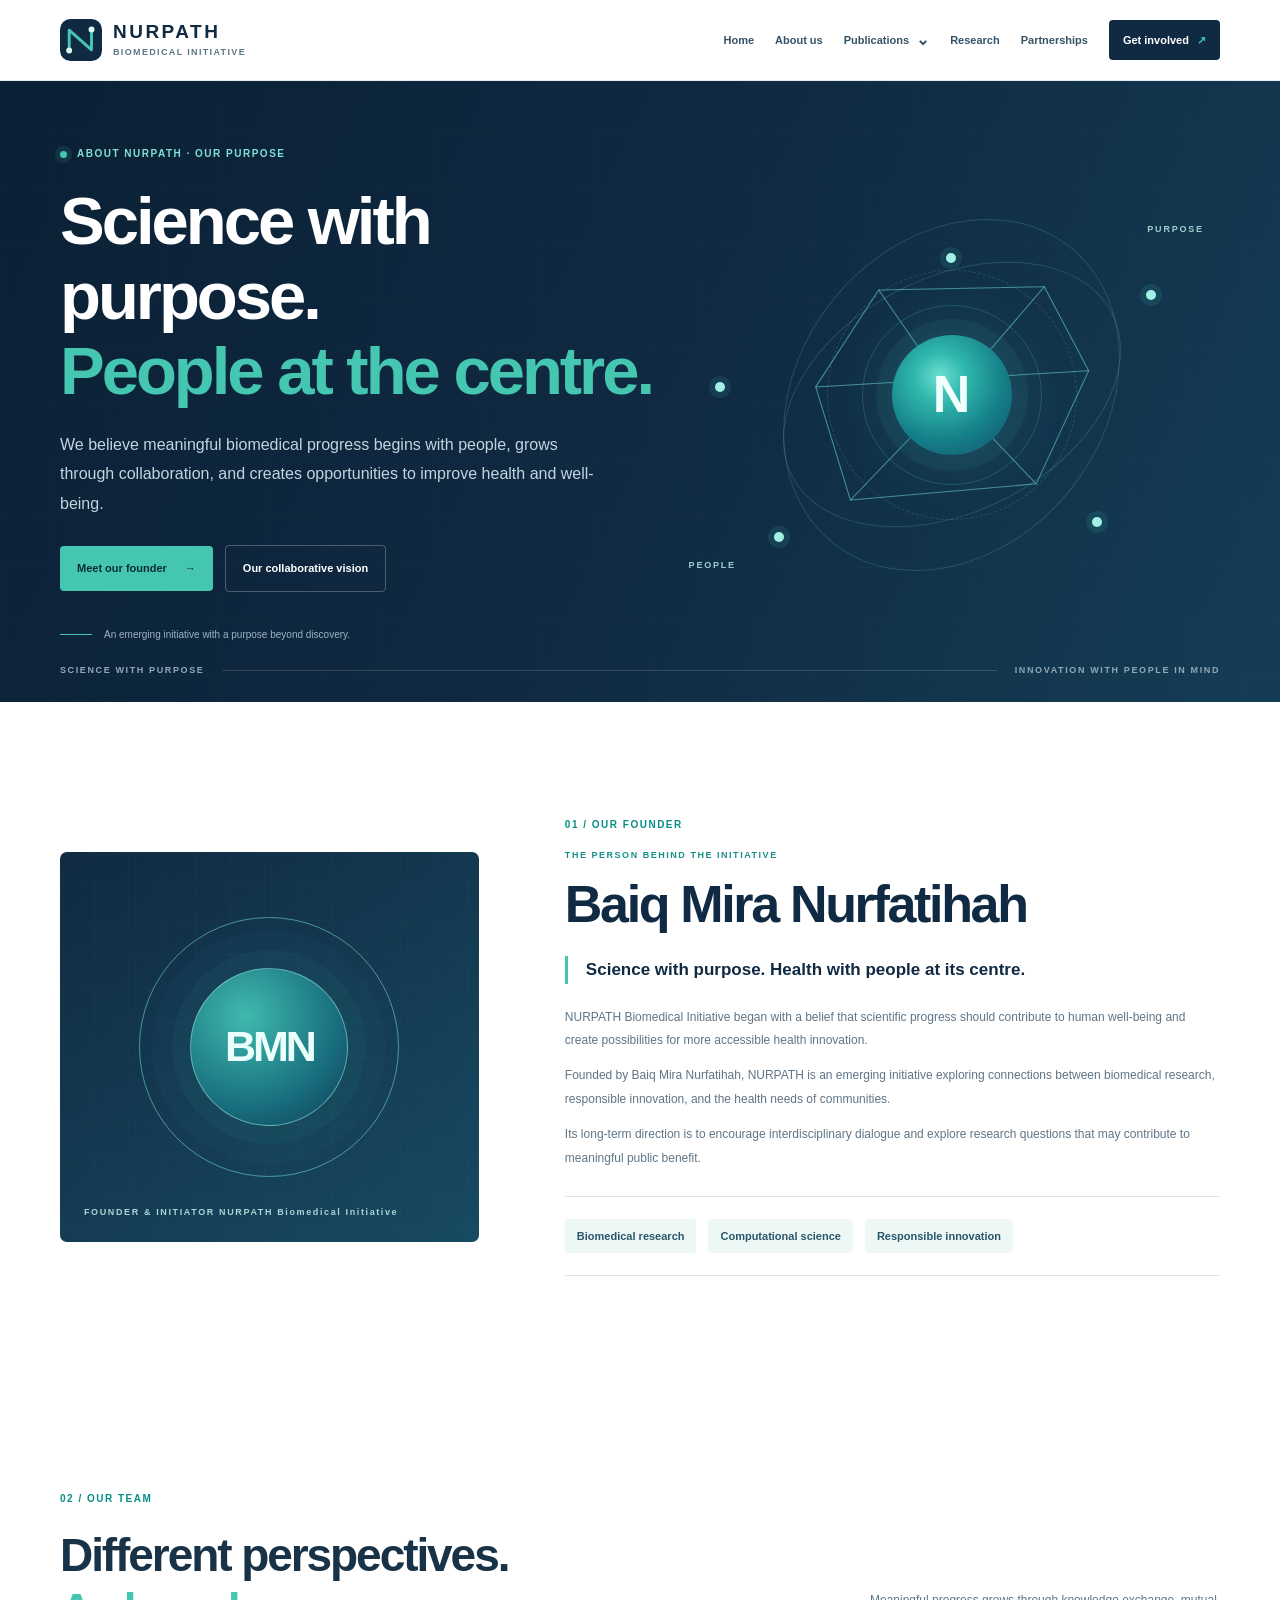
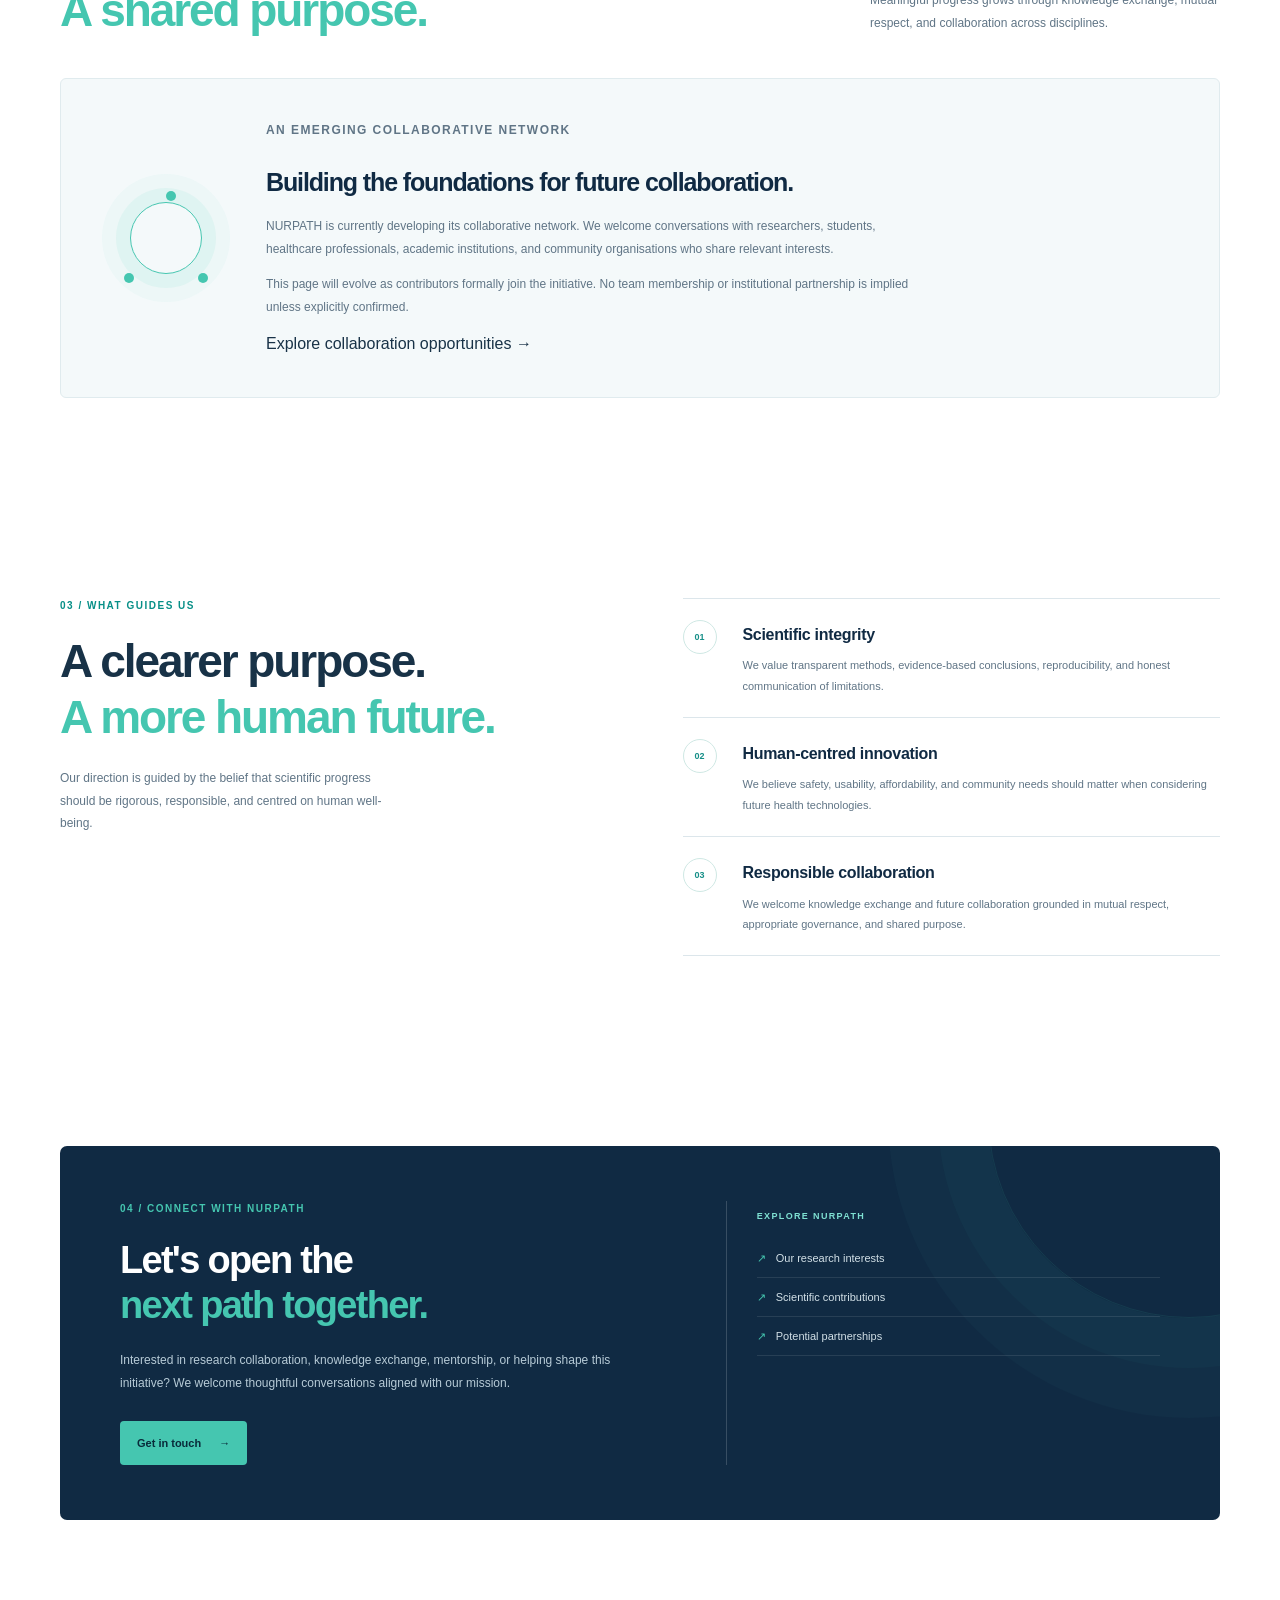
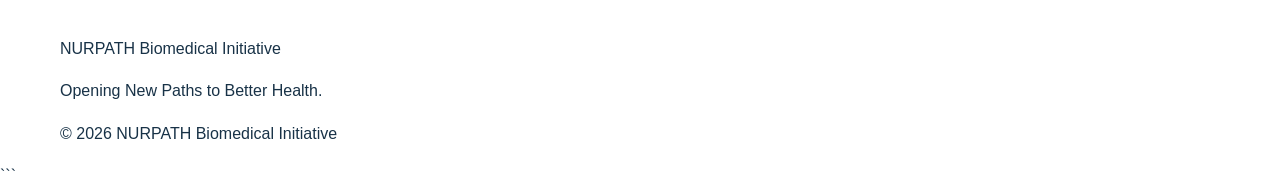
==== commit f9f40981: "Update about.html" ====
--- a/about.html
+++ b/about.html
@@ -67,83 +67,260 @@
 </header>
 
 
-  <main>
-    <section class="section-pad">
-      <div class="container">
-        <p class="eyebrow">ABOUT US</p>
-        <h1>The people and purpose behind NURPATH.</h1>
-        <p class="large-copy">
+ 
+<main id="main">
+
+  <!-- ABOUT HERO -->
+  <section class="hero">
+    <div class="hero-grid" aria-hidden="true"></div>
+
+    <div class="container hero-layout">
+      <div class="hero-copy">
+        <p class="eyebrow">
+          <span class="eyebrow-dot"></span>
+          ABOUT NURPATH · OUR PURPOSE
+        </p>
+
+        <h1>Science with purpose.<br><span>People at the centre.</span></h1>
+
+        <p class="hero-lede">
           We believe meaningful biomedical progress begins with people,
-          grows through collaboration, and aims to improve lives.
-        </p>
-      </div>
-    </section>
-
-    <section class="section-pad about-detail-section">
-      <div class="container">
-        <p class="eyebrow">OUR FOUNDER</p>
-        <h2>Science with purpose. Health with people at its centre.</h2>
-
-        <h3>Baiq Mira Nurfatihah</h3>
-        <p>Founder &amp; Initiator</p>
+          grows through collaboration, and creates opportunities to
+          improve health and well-being.
+        </p>
+
+        <div class="hero-actions">
+          <a class="button button-primary" href="#founder">
+            Meet our founder <span aria-hidden="true">→</span>
+          </a>
+          <a class="button button-quiet" href="#our-team">
+            Our collaborative vision
+          </a>
+        </div>
+
+        <div class="hero-note">
+          <span class="note-line"></span>
+          <span>An emerging initiative with a purpose beyond discovery.</span>
+        </div>
+      </div>
+
+      <div class="hero-art" role="img"
+        aria-label="Abstract orbital illustration representing biomedical discovery">
+        <div class="orbit orbit-one"></div>
+        <div class="orbit orbit-two"></div>
+        <div class="orbit orbit-three"></div>
+        <div class="art-core">
+          <div class="core-glow"></div>
+          <span class="core-n">N</span>
+        </div>
+        <span class="node node-a"></span>
+        <span class="node node-b"></span>
+        <span class="node node-c"></span>
+        <span class="node node-d"></span>
+        <span class="node node-e"></span>
+        <svg class="art-lines" viewBox="0 0 520 520" aria-hidden="true">
+          <path d="M260 260 L375 126 L430 230 L365 370 L260 260 L135 390 L92 250 L170 130 L260 260"/>
+          <path d="M135 390 L365 370 M170 130 L375 126 M92 250 L430 230"/>
+        </svg>
+        <span class="art-label label-top">PURPOSE</span>
+        <span class="art-label label-bottom">PEOPLE</span>
+      </div>
+    </div>
+
+    <div class="hero-bottom container">
+      <span>SCIENCE WITH PURPOSE</span>
+      <span class="hero-bottom-rule"></span>
+      <span>INNOVATION WITH PEOPLE IN MIND</span>
+    </div>
+  </section>
+
+  <!-- FOUNDER -->
+  <section class="section-pad founder" id="founder">
+    <div class="container founder-layout">
+
+      <div class="founder-visual">
+        <div class="founder-orbit founder-orbit-one"></div>
+        <div class="founder-orbit founder-orbit-two"></div>
+
+        <div class="founder-monogram">BMN</div>
+
+        <div class="founder-visual-caption">
+          <span>FOUNDER &amp; INITIATOR</span>
+          <strong>NURPATH Biomedical Initiative</strong>
+        </div>
+      </div>
+
+      <div class="founder-copy">
+        <p class="eyebrow">01 / Our founder</p>
+
+        <p class="founder-label">THE PERSON BEHIND THE INITIATIVE</p>
+
+        <h2>Baiq Mira Nurfatihah</h2>
+
+        <p class="founder-statement">
+          Science with purpose. Health with people at its centre.
+        </p>
 
         <p>
-          NURPATH Biomedical Initiative began with a belief that scientific
-          progress should contribute to human well-being and create
-          possibilities for more accessible health innovation.
+          NURPATH Biomedical Initiative began with a belief that
+          scientific progress should contribute to human well-being
+          and create possibilities for more accessible health innovation.
         </p>
 
         <p>
-          Founded by Baiq Mira Nurfatihah, NURPATH is an emerging initiative
-          exploring connections between biomedical research, responsible
-          innovation, and the health needs of communities.
+          Founded by Baiq Mira Nurfatihah, NURPATH is an emerging
+          initiative exploring connections between biomedical research,
+          responsible innovation, and the health needs of communities.
         </p>
 
         <p>
-          The initiative aims to encourage interdisciplinary dialogue and
-          future collaboration around research that can serve a meaningful
-          public purpose.
-        </p>
-      </div>
-    </section>
-
-    <section class="section-pad about-detail-section">
-      <div class="container">
-        <p class="eyebrow">OUR TEAM</p>
-        <h2>Better progress, built together.</h2>
-
-        <p class="large-copy">
-          NURPATH believes that meaningful progress comes from shared
-          knowledge, diverse perspectives, and responsible collaboration.
-        </p>
+          Its long-term direction is to encourage interdisciplinary
+          dialogue and explore research questions that may contribute
+          to meaningful public benefit.
+        </p>
+
+        <div class="founder-focus">
+          <b>Biomedical research</b>
+          <b>Computational science</b>
+          <b>Responsible innovation</b>
+        </div>
+      </div>
+
+    </div>
+  </section>
+
+  <!-- TEAM -->
+  <section class="section-pad team" id="our-team">
+    <div class="container">
+
+      <div class="section-heading">
+        <div>
+          <p class="eyebrow">02 / Our team</p>
+          <h2>Different perspectives.<br><span>A shared purpose.</span></h2>
+        </div>
+        <p class="section-intro">
+          Meaningful progress grows through knowledge exchange,
+          mutual respect, and collaboration across disciplines.
+        </p>
+      </div>
+
+      <div class="team-notice">
+        <div class="team-symbol" aria-hidden="true">
+          <span></span>
+          <span></span>
+          <span></span>
+        </div>
+
+        <div>
+          <p class="card-kicker">AN EMERGING COLLABORATIVE NETWORK</p>
+          <h3>Building the foundations for future collaboration.</h3>
+
+          <p>
+            NURPATH is currently developing its collaborative network.
+            We welcome conversations with researchers, students,
+            healthcare professionals, academic institutions, and
+            community organisations who share relevant interests.
+          </p>
+
+          <p>
+            This page will evolve as contributors formally join the
+            initiative. No team membership or institutional partnership
+            is implied unless explicitly confirmed.
+          </p>
+
+          <a href="partnerships.html">
+            Explore collaboration opportunities
+            <span aria-hidden="true">→</span>
+          </a>
+        </div>
+      </div>
+
+    </div>
+  </section>
+
+  <!-- VALUES -->
+  <section class="section-pad approach" id="our-values">
+    <div class="container split-grid">
+      <div>
+        <p class="eyebrow">03 / What guides us</p>
+        <h2>A clearer purpose.<br><span>A more human future.</span></h2>
+
+        <p class="side-intro">
+          Our direction is guided by the belief that scientific
+          progress should be rigorous, responsible, and centred
+          on human well-being.
+        </p>
+      </div>
+
+      <div class="principle-list">
+        <article>
+          <div class="principle-icon">01</div>
+          <div>
+            <h3>Scientific integrity</h3>
+            <p>
+              We value transparent methods, evidence-based conclusions,
+              reproducibility, and honest communication of limitations.
+            </p>
+          </div>
+        </article>
+
+        <article>
+          <div class="principle-icon">02</div>
+          <div>
+            <h3>Human-centred innovation</h3>
+            <p>
+              We believe safety, usability, affordability, and community
+              needs should matter when considering future health technologies.
+            </p>
+          </div>
+        </article>
+
+        <article>
+          <div class="principle-icon">03</div>
+          <div>
+            <h3>Responsible collaboration</h3>
+            <p>
+              We welcome knowledge exchange and future collaboration
+              grounded in mutual respect, appropriate governance,
+              and shared purpose.
+            </p>
+          </div>
+        </article>
+      </div>
+    </div>
+  </section>
+
+  <!-- CALL TO ACTION -->
+  <section class="section-pad partnerships">
+    <div class="container partnership-panel">
+      <div>
+        <p class="eyebrow">04 / Connect with NURPATH</p>
+        <h2>Let's open the<br><span>next path together.</span></h2>
 
         <p>
-          As the initiative develops, we welcome conversations with
-          researchers, students, healthcare professionals, universities,
-          and community organisations who share our interest in biomedical
-          research and more accessible health innovation.
-        </p>
-
-        <p>
-          NURPATH is currently developing its collaborative network.
-          This page will evolve as contributors formally join the initiative.
-        </p>
-
-        <a href="partnerships.html">Explore collaboration opportunities →</a>
-      </div>
-    </section>
-
-    <section class="section-pad about-cta-section">
-      <div class="container">
-        <h2>Interested in building something meaningful together?</h2>
-        <p>
-          We welcome conversations about research, knowledge exchange,
-          and potential collaborations.
-        </p>
-        <a href="contact.html">Get in touch →</a>
-      </div>
-    </section>
-  </main>
+          Interested in research collaboration, knowledge exchange,
+          mentorship, or helping shape this initiative? We welcome
+          thoughtful conversations aligned with our mission.
+        </p>
+
+        <a class="button button-primary" href="contact.html">
+          Get in touch <span aria-hidden="true">→</span>
+        </a>
+      </div>
+
+      <div class="partner-list">
+        <p>EXPLORE NURPATH</p>
+        <ul>
+          <li><a href="research.html">Our research interests</a></li>
+          <li><a href="publications.html">Scientific contributions</a></li>
+          <li><a href="partnerships.html">Potential partnerships</a></li>
+        </ul>
+      </div>
+    </div>
+  </section>
+
+</main>
+
 
   <footer>
     <div class="container">
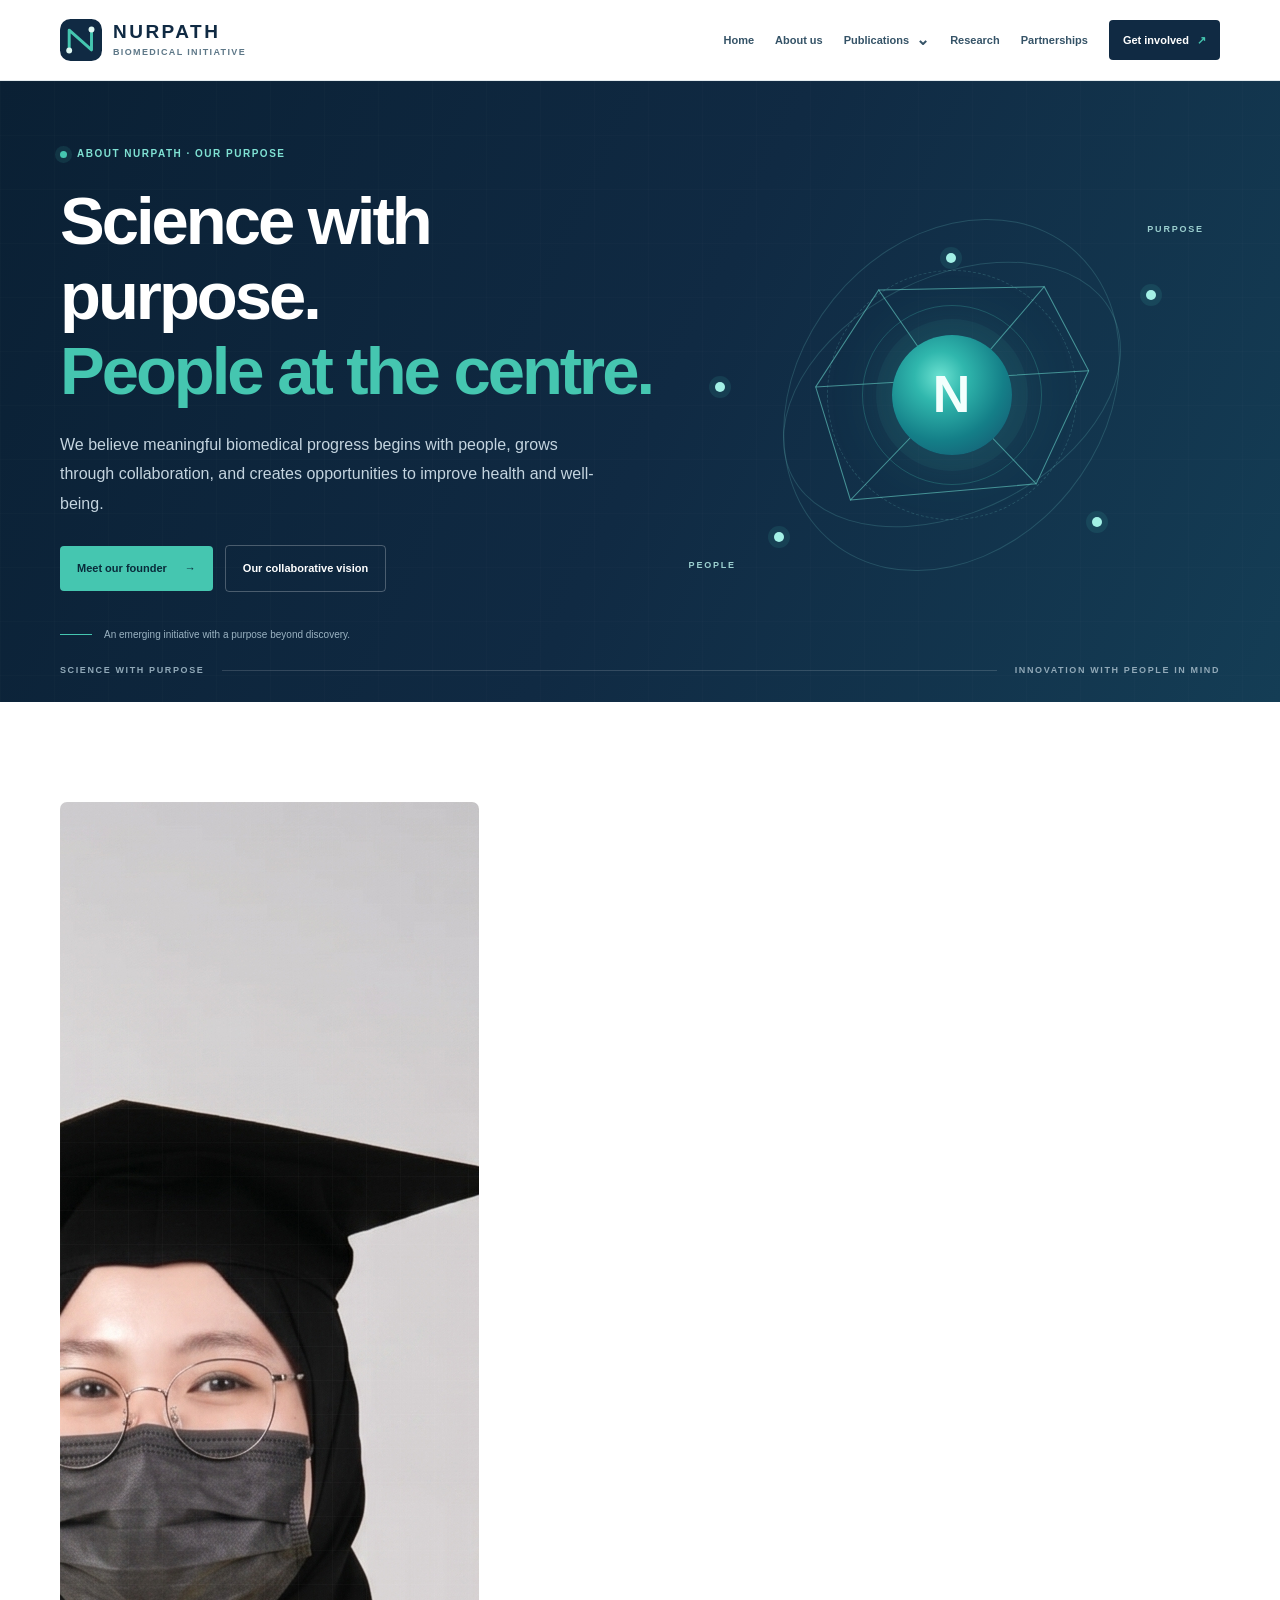
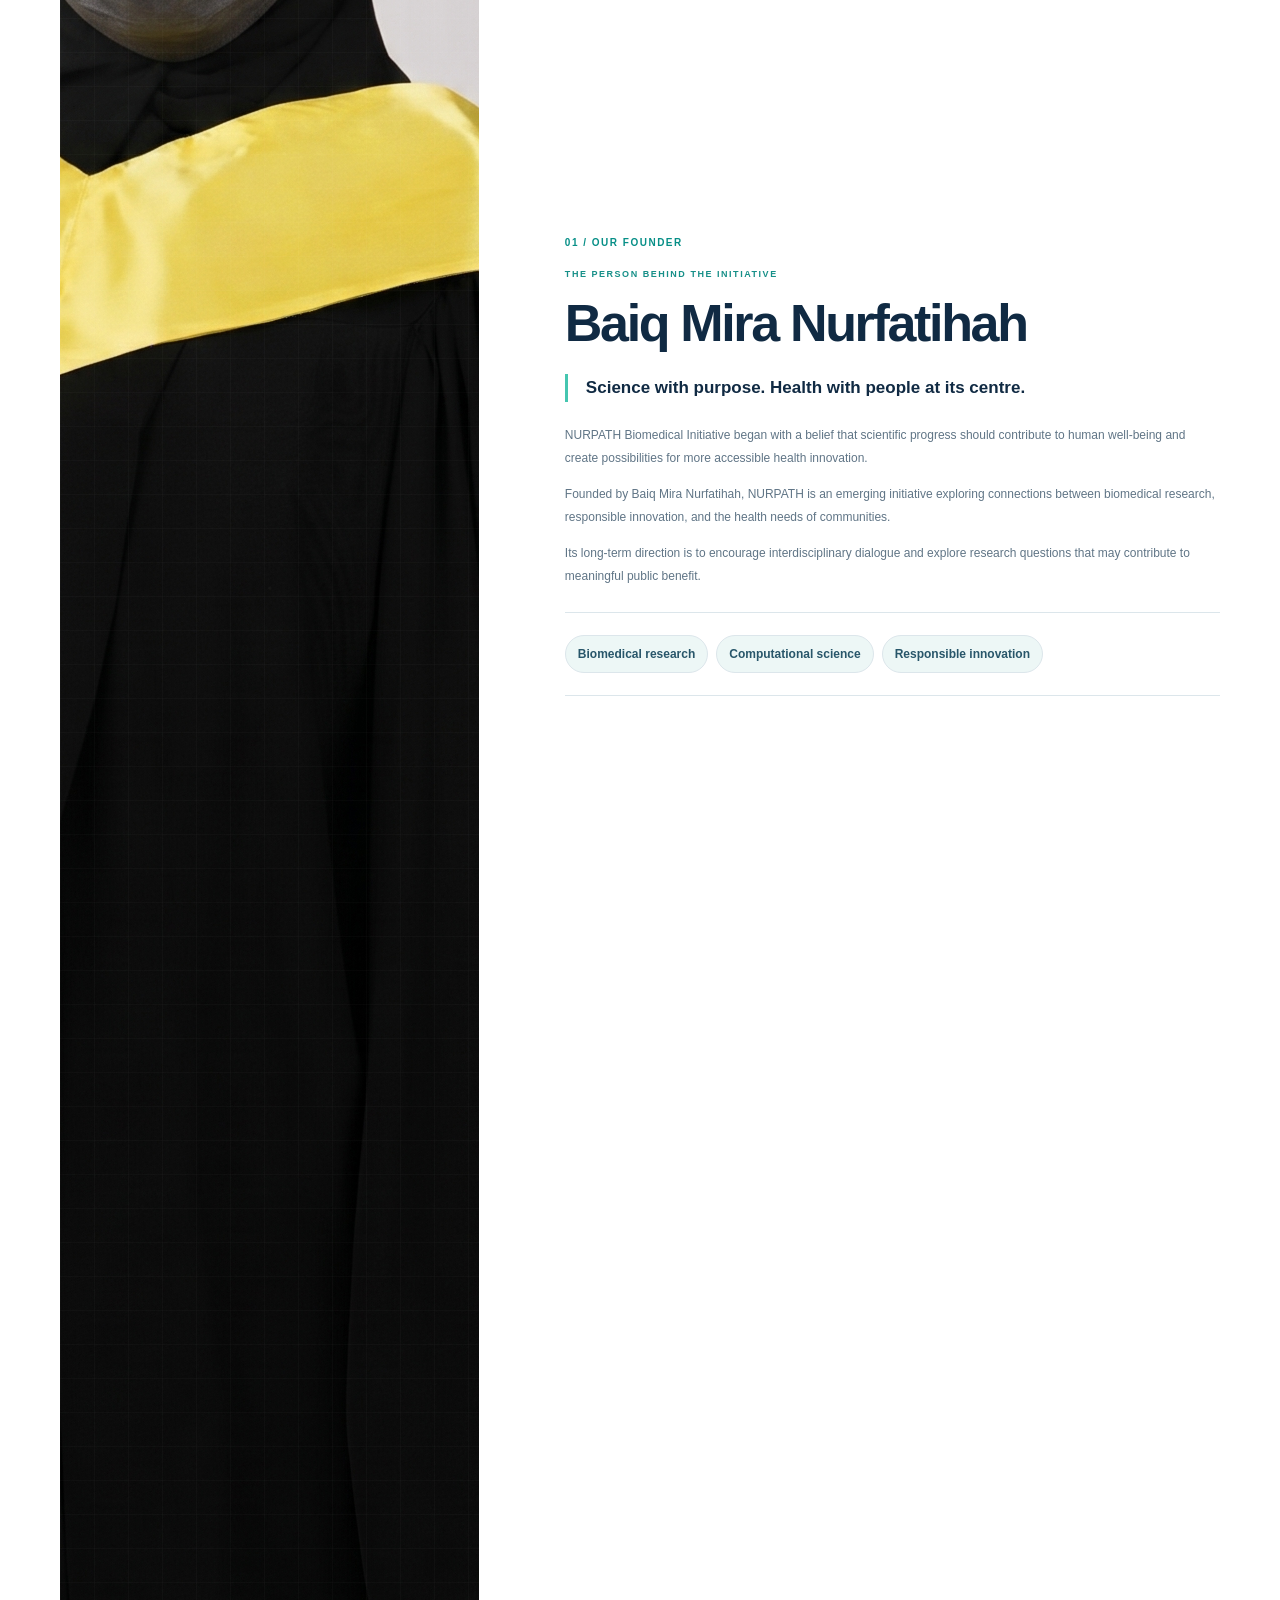
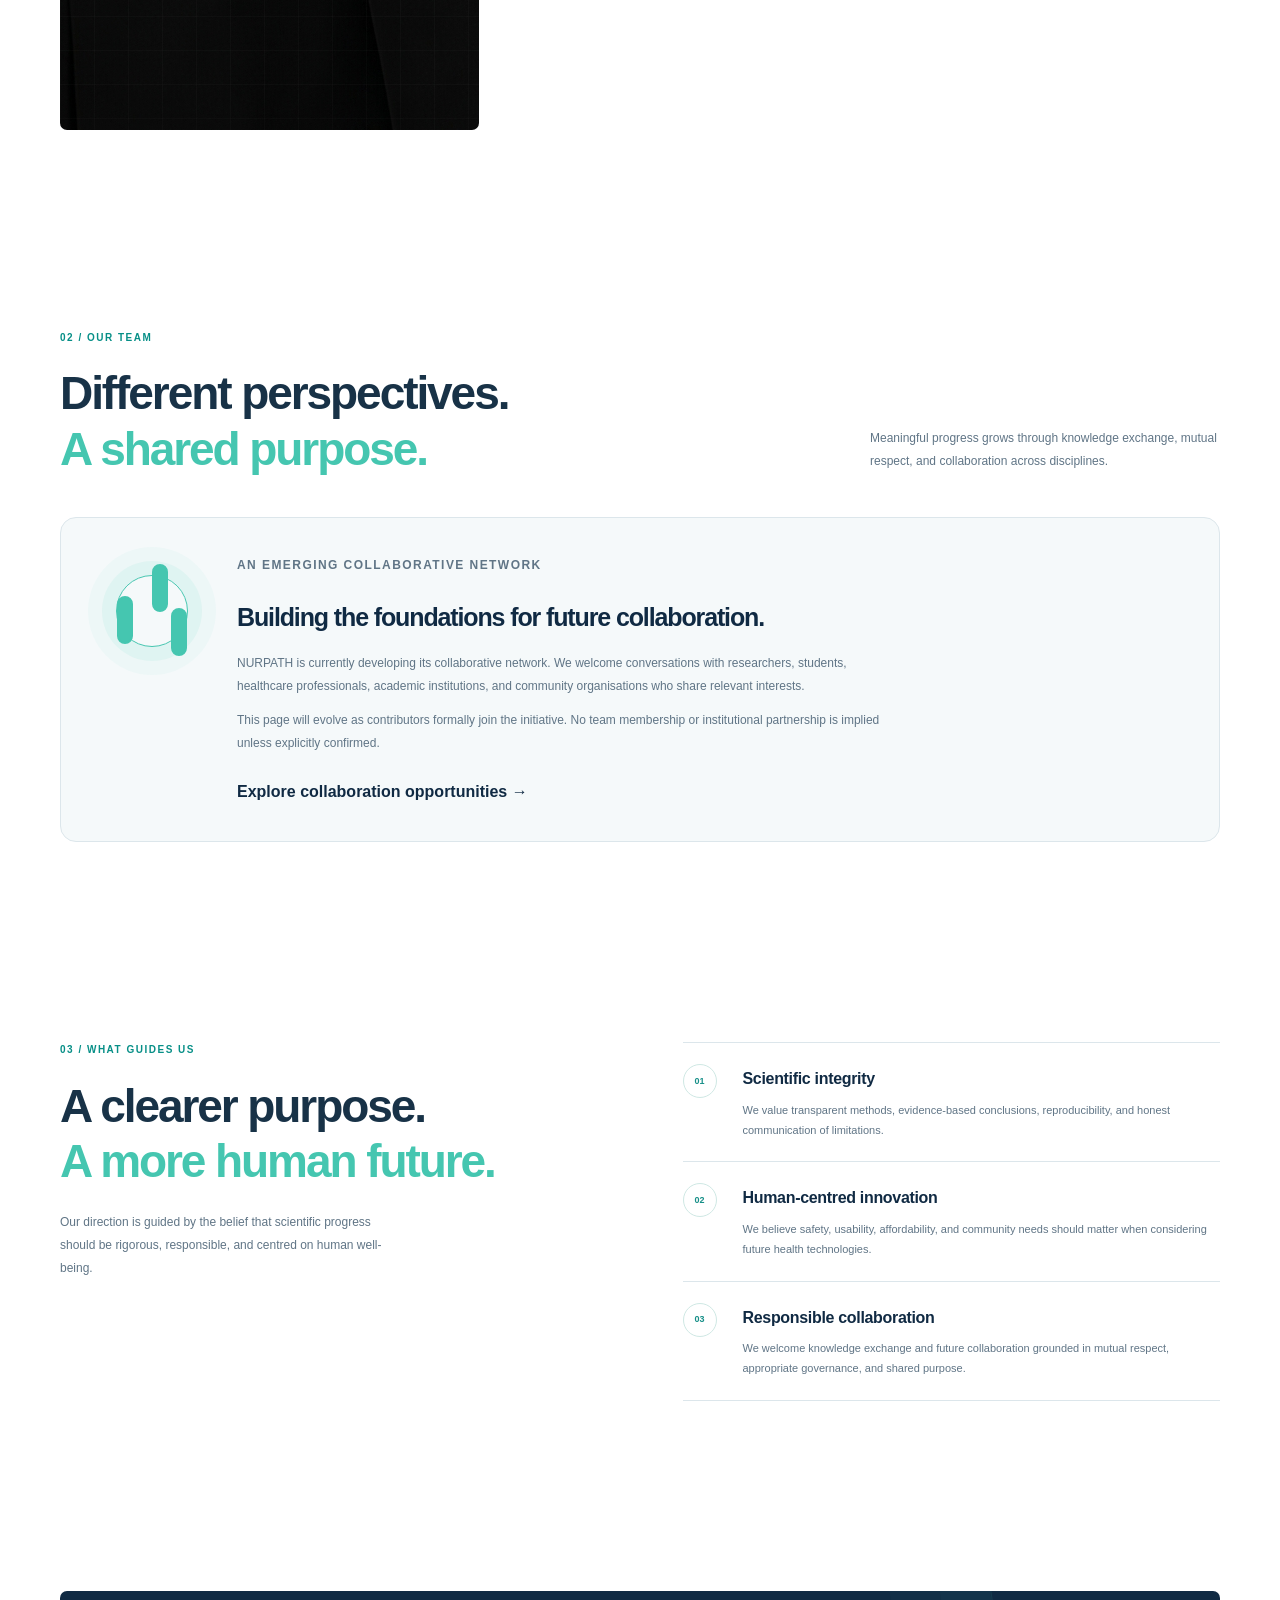
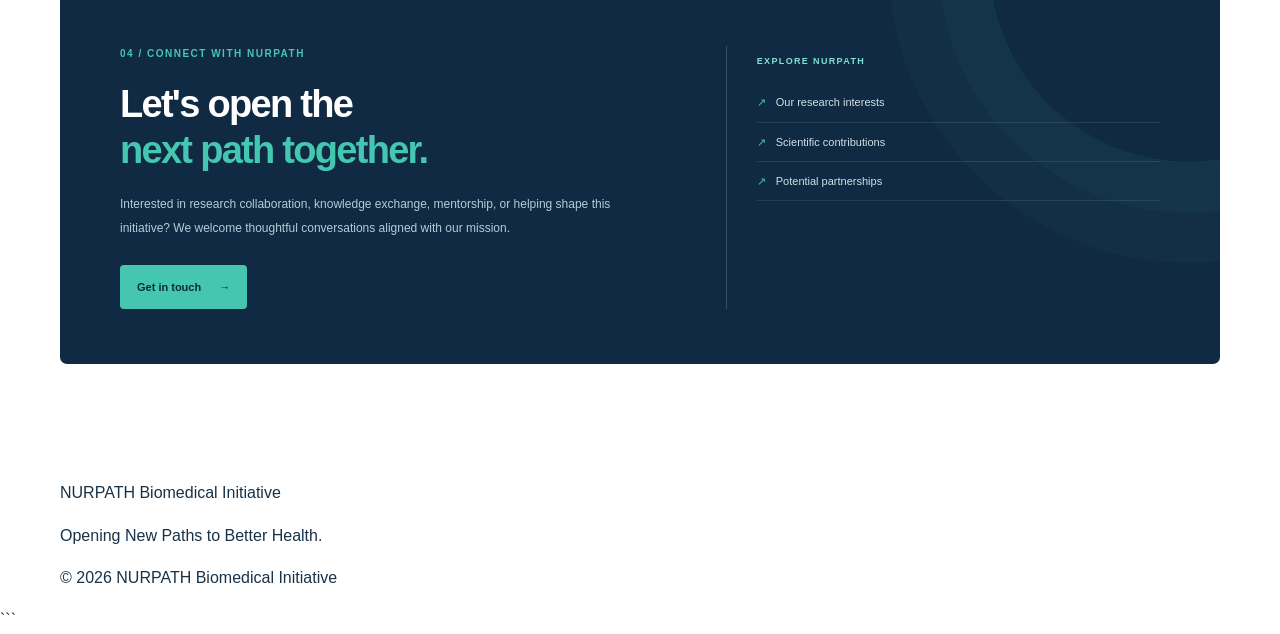
==== commit 53f665e3: "Update about.html" ====
--- a/about.html
+++ b/about.html
@@ -138,17 +138,22 @@
   <section class="section-pad founder" id="founder">
     <div class="container founder-layout">
 
-      <div class="founder-visual">
-        <div class="founder-orbit founder-orbit-one"></div>
-        <div class="founder-orbit founder-orbit-two"></div>
-
-        <div class="founder-monogram">BMN</div>
-
-        <div class="founder-visual-caption">
-          <span>FOUNDER &amp; INITIATOR</span>
-          <strong>NURPATH Biomedical Initiative</strong>
-        </div>
-      </div>
+      
+<div class="founder-visual founder-photo-frame">
+  <img
+    class="founder-photo"
+    src="assets/founder-photo.jpg"
+    alt="Baiq Mira Nurfatihah in academic graduation attire"
+    loading="lazy"
+  >
+
+  <div class="founder-photo-caption">
+    <span>FOUNDER &amp; INITIATOR</span>
+    <strong>Baiq Mira Nurfatihah</strong>
+    <small>NURPATH Biomedical Initiative</small>
+  </div>
+</div>
+
 
       <div class="founder-copy">
         <p class="eyebrow">01 / Our founder</p>
--- a/styles.css
+++ b/styles.css
@@ -328,3 +328,140 @@
     background: #e8f5f3;
   }
 }
+
+/* ABOUT PAGE REFINEMENTS */
+.founder-visual {
+  position: relative;
+  min-height: 430px;
+  overflow: hidden;
+  display: flex;
+  align-items: center;
+  justify-content: center;
+}
+
+.founder-monogram {
+  position: relative;
+  z-index: 2;
+  font-family: "Manrope", sans-serif;
+  font-size: clamp(3.5rem, 8vw, 6rem);
+  font-weight: 800;
+  letter-spacing: -.08em;
+  color: #ffffff;
+}
+
+.founder-visual-caption {
+  position: absolute;
+  z-index: 2;
+  left: 30px;
+  right: 30px;
+  bottom: 28px;
+  display: flex;
+  flex-direction: column;
+  gap: 7px;
+  color: #ffffff;
+}
+
+.founder-visual-caption span {
+  color: #45c6b0;
+  font-size: .7rem;
+  font-weight: 700;
+  letter-spacing: .15em;
+}
+
+.founder-visual-caption strong {
+  font-size: .95rem;
+}
+
+.founder-orbit {
+  position: absolute;
+  width: 280px;
+  height: 280px;
+  border: 1px solid rgba(69,198,176,.4);
+  border-radius: 50%;
+}
+
+.founder-orbit-one {
+  transform: rotate(35deg) scaleX(1.2);
+}
+
+.founder-orbit-two {
+  transform: rotate(-35deg) scaleX(1.2);
+}
+
+.founder-focus {
+  display: flex;
+  flex-wrap: wrap;
+  gap: 8px;
+  margin-top: 24px;
+}
+
+.founder-focus b {
+  padding: 9px 12px;
+  border: 1px solid var(--line);
+  border-radius: 999px;
+  font-size: .75rem;
+  font-weight: 600;
+}
+
+.team-notice {
+  display: grid;
+  grid-template-columns: 110px 1fr;
+  gap: 30px;
+  align-items: start;
+  padding: 36px;
+  border: 1px solid var(--line);
+  border-radius: 16px;
+  background: #f5f9fa;
+}
+
+.team-notice h3 {
+  margin: 10px 0 14px;
+}
+
+.team-notice p {
+  line-height: 1.8;
+}
+
+.team-notice a {
+  display: inline-block;
+  margin-top: 12px;
+  color: var(--navy);
+  font-weight: 700;
+}
+
+.team-symbol {
+  display: flex;
+  align-items: center;
+  justify-content: center;
+  gap: 7px;
+  min-height: 100px;
+}
+
+.team-symbol span {
+  display: block;
+  width: 16px;
+  height: 48px;
+  border: 2px solid var(--teal);
+  border-radius: 999px;
+}
+
+.team-symbol span:nth-child(2) {
+  transform: translateY(-12px);
+}
+
+@media (max-width: 760px) {
+  .founder-visual {
+    min-height: 340px;
+  }
+
+  .team-notice {
+    grid-template-columns: 1fr;
+    gap: 12px;
+    padding: 24px;
+  }
+
+  .team-symbol {
+    justify-content: flex-start;
+    min-height: 70px;
+  }
+}
